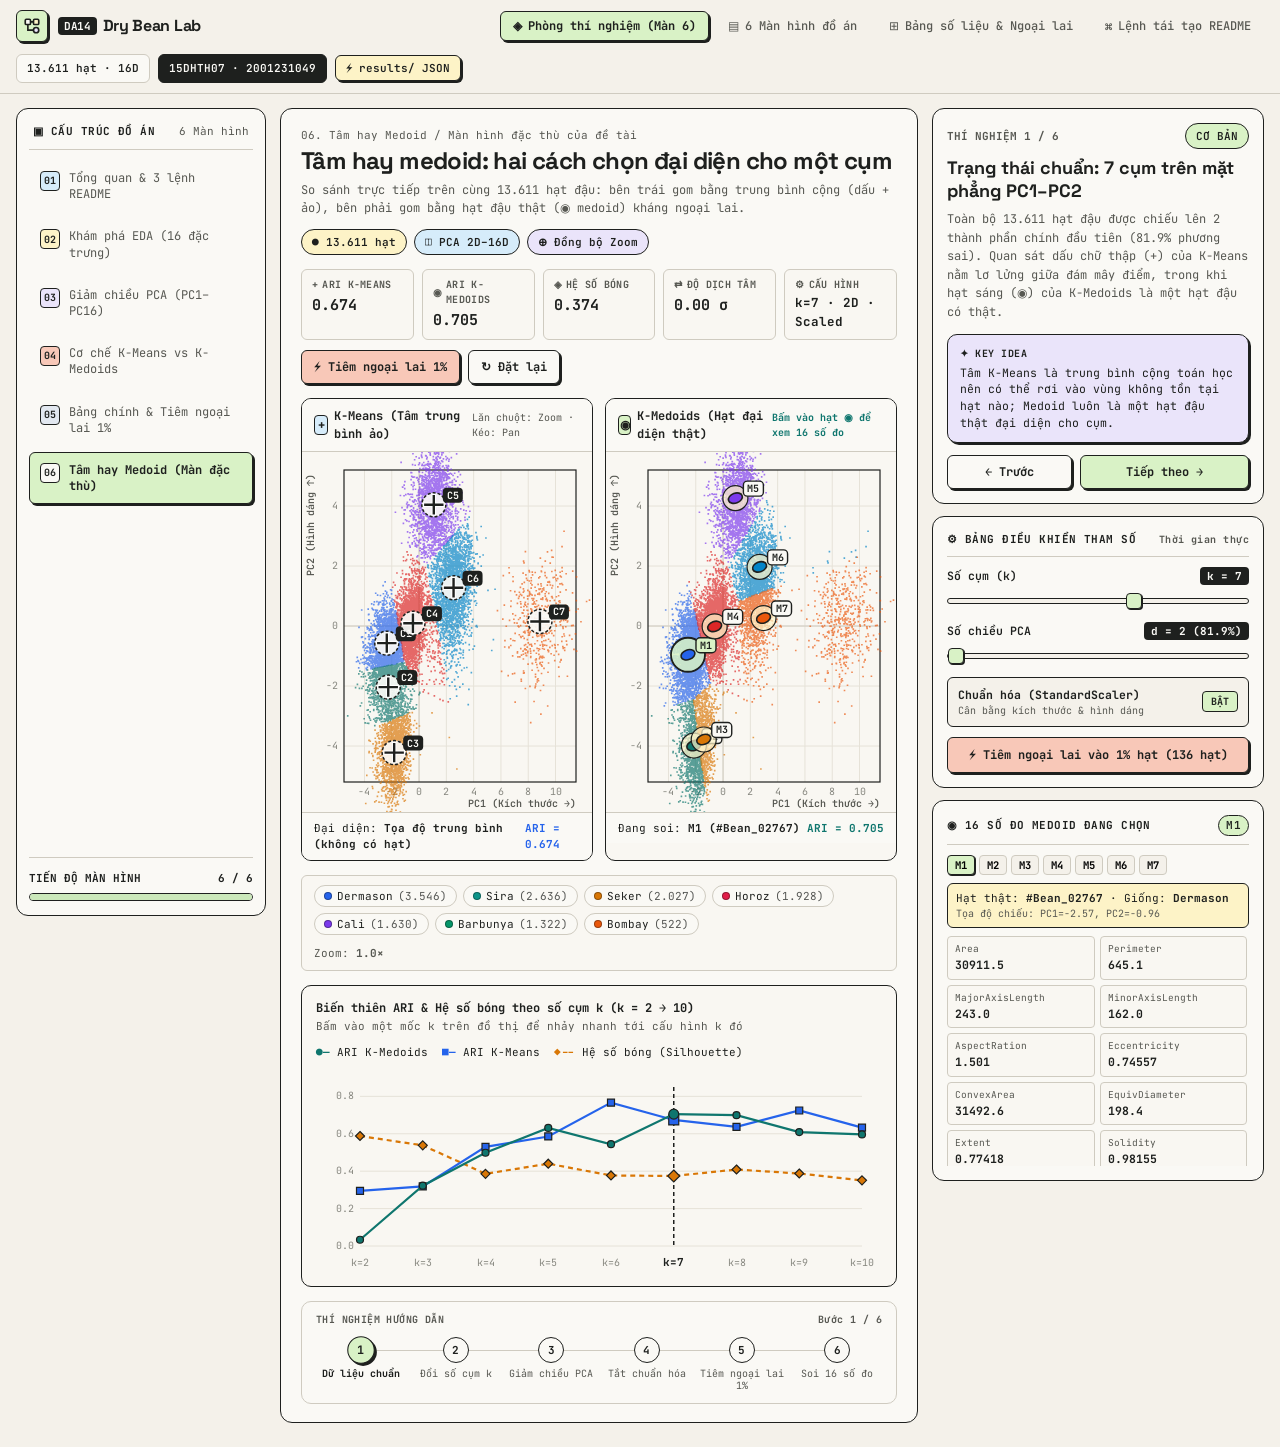
==== dry_bean_web/index.html @ 89b6a835 "feat(buoc-8): Đã hoàn thành nhưng chưa đưa dữ liệu thật vào" ====
<!DOCTYPE html>
<html lang="vi">
<head>
  <meta charset="UTF-8" />
  <meta name="viewport" content="width=device-width, initial-scale=1.0" />
  <title>DA14 · Dry Bean Lab — Tâm hay medoid: hai cách chọn đại diện cho một cụm</title>

  <!-- Google Fonts: Space Grotesk & JetBrains Mono -->
  <link rel="preconnect" href="https://fonts.googleapis.com">
  <link rel="preconnect" href="https://fonts.gstatic.com" crossorigin>
  <link href="https://fonts.googleapis.com/css2?family=JetBrains+Mono:ital,wght@0,400;0,500;0,600;0,700;1,400&family=Space+Grotesk:wght@500;600;700&display=swap" rel="stylesheet">

  <!-- CSS tách theo từng nhóm chức năng -->
  <link rel="stylesheet" href="css/tokens.css" />
  <link rel="stylesheet" href="css/layout.css" />
  <link rel="stylesheet" href="css/components.css" />
</head>
<body>

  <!-- ======================================================================= -->
  <!-- TOP NAVBAR                                                              -->
  <!-- ======================================================================= -->
  <header class="topbar">
    <div class="topbar-inner">
      <div class="brand-group">
        <button id="btnMobileSidebar" class="mobile-menu-btn" type="button" aria-label="Mở danh mục 6 màn hình">☰</button>
        <div class="brand-logo" aria-hidden="true">
          <svg width="18" height="18" viewBox="0 0 24 24" fill="none" stroke="#1E201E" stroke-width="2.2">
            <rect x="3" y="3" width="7" height="7" rx="1.5" fill="#FAF9F5"/>
            <rect x="14" y="3" width="7" height="7" rx="1.5" fill="#FDF3C7"/>
            <circle cx="17.5" cy="17.5" r="3.5" fill="#EAE4FA"/>
            <path d="M10 6.5h4M6.5 10v7.5H14" />
          </svg>
        </div>
        <div class="brand-title">
          <span class="tag-box">DA14</span>
          <span>Dry Bean Lab</span>
        </div>
      </div>

      <!-- 4 Tab chuyển nhanh trên thanh Top Navbar -->
      <nav class="top-nav-tabs" aria-label="Điều hướng nhanh">
        <button class="top-tab active" data-quick-tab="lab" onclick="handleTopTab('lab')">
          <span>◈</span> Phòng thí nghiệm (Màn 6)
        </button>
        <button class="top-tab" data-quick-tab="screens" onclick="handleTopTab('screens')">
          <span>▤</span> 6 Màn hình đồ án
        </button>
        <button class="top-tab" data-quick-tab="benchmark" onclick="handleTopTab('benchmark')">
          <span>⊞</span> Bảng số liệu &amp; Ngoại lai
        </button>
        <button class="top-tab" data-quick-tab="readme" onclick="handleTopTab('readme')">
          <span>⌘</span> Lệnh tái tạo README
        </button>
      </nav>

      <!-- Phải: Thông tin dữ liệu & Mã lớp/SV -->
      <div class="topbar-right">
        <span class="meta-pill">13.611 hạt · 16D</span>
        <span class="meta-pill student">15DHTH07 · 2001231049</span>
        <button id="btnOpenAdapter" class="adapter-trigger-btn" type="button" title="Nạp dữ liệu JSON từ thư mục results/">
          <span>⚡</span> results/ JSON
        </button>
      </div>
    </div>
  </header>

  <!-- ======================================================================= -->
  <!-- BỐ CỤC WORKBENCH 3 CỘT                                                  -->
  <!-- ======================================================================= -->
  <div class="workbench">

    <!-- ===================================================================== -->
    <!-- CỘT TRÁI: CÂY 6 MÀN HÌNH THEO ĐẶC TẢ 07b                              -->
    <!-- ===================================================================== -->
    <aside id="leftSidebar" class="panel-box sidebar-left" aria-label="Cấu trúc 6 màn hình đồ án">
      <div>
        <div class="sidebar-header">
          <span class="sidebar-title">▣ CẤU TRÚC ĐỒ ÁN</span>
          <span class="sidebar-count">6 Màn hình</span>
        </div>

        <div class="screen-tree" id="screenTreeList">
          <button class="screen-nav-item" data-screen="1" onclick="switchScreen(1)">
            <span class="screen-icon-box" style="background: #D6ECFA;">01</span>
            <span>Tổng quan &amp; 3 lệnh README</span>
          </button>
          <button class="screen-nav-item" data-screen="2" onclick="switchScreen(2)">
            <span class="screen-icon-box" style="background: #FDF3C7;">02</span>
            <span>Khám phá EDA (16 đặc trưng)</span>
          </button>
          <button class="screen-nav-item" data-screen="3" onclick="switchScreen(3)">
            <span class="screen-icon-box" style="background: #EAE4FA;">03</span>
            <span>Giảm chiều PCA (PC1–PC16)</span>
          </button>
          <button class="screen-nav-item" data-screen="4" onclick="switchScreen(4)">
            <span class="screen-icon-box" style="background: #F8C8B8;">04</span>
            <span>Cơ chế K-Means vs K-Medoids</span>
          </button>
          <button class="screen-nav-item" data-screen="5" onclick="switchScreen(5)">
            <span class="screen-icon-box" style="background: #E2E8F0;">05</span>
            <span>Bảng chính &amp; Tiêm ngoại lai 1%</span>
          </button>
          <button class="screen-nav-item active" data-screen="6" onclick="switchScreen(6)">
            <span class="screen-icon-box" style="background: #FAF9F5;">06</span>
            <span>Tâm hay Medoid (Màn đặc thù)</span>
          </button>
        </div>
      </div>

      <div class="sidebar-footer">
        <div class="progress-row">
          <span>TIẾN ĐỘ MÀN HÌNH</span>
          <span id="sidebarProgressText" class="tabular">6 / 6</span>
        </div>
        <div class="progress-track">
          <div id="sidebarProgressFill" class="progress-fill" style="width: 100%;"></div>
        </div>
      </div>
    </aside>

    <!-- ===================================================================== -->
    <!-- CỘT GIỮA: SÂN KHẤU CHÍNH (MAIN STAGE)                                 -->
    <!-- ===================================================================== -->
    <main class="panel-box main-stage">

      <!-- =================================================================== -->
      <!-- VIEW 06: MÀN HÌNH ĐẶC THÙ — TÂM HAY MEDOID (MẶC ĐỊNH)              -->
      <!-- =================================================================== -->
      <section id="view-screen-6" class="screen-view active">
        <div class="stage-header">
          <div>
            <div class="breadcrumb">06. Tâm hay Medoid / Màn hình đặc thù của đề tài</div>
            <h1 class="stage-title">Tâm hay medoid: hai cách chọn đại diện cho một cụm</h1>
            <p class="stage-subtitle">
              So sánh trực tiếp trên cùng 13.611 hạt đậu: bên trái gom bằng trung bình cộng (dấu + ảo), bên phải gom bằng hạt đậu thật (◉ medoid) kháng ngoại lai.
            </p>
          </div>
          <div class="header-badges">
            <span class="pastel-badge bg-yellow">● 13.611 hạt</span>
            <span class="pastel-badge bg-blue">◫ PCA 2D–16D</span>
            <span class="pastel-badge bg-lavender">⊕ Đồng bộ Zoom</span>
          </div>
        </div>

        <!-- Hàng 5 thẻ KPI + 2 nút thao tác nhanh -->
        <div class="kpi-action-bar">
          <div class="kpi-strip">
            <div id="kpiCardKmeans" class="kpi-card">
              <div class="kpi-label"><span>+</span> ARI K-MEANS</div>
              <div class="kpi-value tabular">
                <span id="kpiAriKm">0.674</span>
                <span id="kpiDeltaKm" class="kpi-delta" style="display:none;"></span>
              </div>
            </div>
            <div id="kpiCardKmedoids" class="kpi-card">
              <div class="kpi-label"><span>◉</span> ARI K-MEDOIDS</div>
              <div class="kpi-value tabular">
                <span id="kpiAriMed">0.669</span>
                <span id="kpiDeltaMed" class="kpi-delta" style="display:none;"></span>
              </div>
            </div>
            <div class="kpi-card">
              <div class="kpi-label"><span>◈</span> HỆ SỐ BÓNG</div>
              <div class="kpi-value tabular">
                <span id="kpiSilhouette">0.431</span>
              </div>
            </div>
            <div id="kpiCardShift" class="kpi-card">
              <div class="kpi-label"><span>⇄</span> ĐỘ DỊCH TÂM</div>
              <div class="kpi-value tabular">
                <span id="kpiCentroidShift">0.00 σ</span>
              </div>
            </div>
            <div class="kpi-card">
              <div class="kpi-label"><span>⚙</span> CẤU HÌNH</div>
              <div class="kpi-value tabular" style="font-size: 12.5px;">
                <span id="kpiConfigText">k=7 · 2D · Scaled</span>
              </div>
            </div>
          </div>

          <div class="quick-actions">
            <button id="btnQuickOutlier" class="tactile-btn coral" type="button">
              ⚡ Tiêm ngoại lai 1%
            </button>
            <button id="btnQuickReset" class="tactile-btn" type="button" title="Đặt lại toàn bộ tham số & góc nhìn về mặc định">
              ↻ Đặt lại
            </button>
          </div>
        </div>

        <!-- Hai bản đồ phân tán HTML5 Canvas chia đôi theo chiều dọc -->
        <div class="split-canvas-grid">
          <!-- BẢN ĐỒ TRÁI: K-MEANS -->
          <div class="canvas-card">
            <div class="canvas-card-head">
              <div class="canvas-card-title">
                <span class="symbol-chip" style="background: var(--blue-pastel);">+</span>
                <span>K-Means (Tâm trung bình ảo)</span>
              </div>
              <span class="canvas-card-sub">Lăn chuột: Zoom · Kéo: Pan</span>
            </div>
            <div class="canvas-viewport">
              <canvas id="canvasKMeans"></canvas>
            </div>
            <div class="canvas-card-foot">
              <span>Đại diện: <strong>Tọa độ trung bình (không có hạt)</strong></span>
              <span id="footKmStatus" style="color: var(--kmeans-color); font-weight: 700;">ARI = 0.674</span>
            </div>
          </div>

          <!-- BẢN ĐỒ PHẢI: K-MEDOIDS -->
          <div class="canvas-card">
            <div class="canvas-card-head">
              <div class="canvas-card-title">
                <span class="symbol-chip" style="background: var(--mint);">◉</span>
                <span>K-Medoids (Hạt đại diện thật)</span>
              </div>
              <span class="canvas-card-sub" style="color: var(--kmedoids-color); font-weight: 700;">Bấm vào hạt ◉ để xem 16 số đo</span>
            </div>
            <div class="canvas-viewport">
              <canvas id="canvasKMedoids"></canvas>
            </div>
            <div class="canvas-card-foot">
              <span>Đang soi: <strong id="footSelectedMedoid">M1 (#Bean_00142)</strong></span>
              <span id="footMedStatus" style="color: var(--kmedoids-color); font-weight: 700;">ARI = 0.669</span>
            </div>
          </div>
        </div>

        <!-- Thanh chú giải 7 giống đậu (tổng đúng 13.611 hạt) -->
        <div class="variety-legend-bar">
          <div class="variety-pills" id="varietyLegendPills">
            <!-- Tạo bằng JS -->
          </div>
          <div style="font-size: 11px; color: var(--ink-muted);">
            Zoom: <strong id="zoomBadge" class="tabular">1.0×</strong>
          </div>
        </div>

        <!-- Đồ thị 3 đường theo k (ARI K-Medoids, ARI K-Means, Hệ số bóng) -->
        <div class="curve-box">
          <div class="curve-header">
            <div>
              <strong style="font-size: 12px;">Biến thiên ARI &amp; Hệ số bóng theo số cụm k (k = 2 → 10)</strong>
              <span style="font-size: 11px; color: var(--ink-muted); display: block;">Bấm vào một mốc k trên đồ thị để nhảy nhanh tới cấu hình k đó</span>
            </div>
            <div class="curve-legend">
              <span><strong style="color: #0F766E;">●—</strong> ARI K-Medoids</span>
              <span><strong style="color: #2563EB;">■—</strong> ARI K-Means</span>
              <span><strong style="color: #D97706;">◆--</strong> Hệ số bóng (Silhouette)</span>
            </div>
          </div>
          <div class="curve-canvas-wrap">
            <canvas id="canvasMetricsCurve"></canvas>
            <div id="curveTooltip" class="chart-tooltip"></div>
          </div>
        </div>

        <!-- Thanh Timeline 6 bước thí nghiệm hướng dẫn ở đáy cột giữa -->
        <div class="lesson-timeline-box">
          <div class="timeline-head">
            <span>THÍ NGHIỆM HƯỚNG DẪN</span>
            <span id="timelineStepCounter">Bước 1 / 6</span>
          </div>
          <div class="timeline-steps" id="timelineStepsContainer">
            <!-- Điền 6 bước bằng JS -->
          </div>
        </div>
      </section>

      <!-- =================================================================== -->
      <!-- VIEW 01: TỔNG QUAN & 3 LỆNH TÁI TẠO README                          -->
      <!-- =================================================================== -->
      <section id="view-screen-1" class="screen-view">
        <div class="stage-header">
          <div>
            <div class="breadcrumb">01. Tổng quan &amp; 3 lệnh README / Đặt bài toán nông sản</div>
            <h1 class="stage-title">Bài toán phân loại 13.611 hạt đậu khô không giám sát</h1>
            <p class="stage-subtitle">
              Người phân loại nông sản muốn biết máy nhóm hạt theo tiêu chí hình học nào, và người học muốn thấy tận mắt vì sao 1% hạt bất thường kéo lệch cả tâm cụm K-Means.
            </p>
          </div>
          <div class="header-badges">
            <span class="pastel-badge bg-mint">UCI Dry Bean</span>
            <span class="pastel-badge bg-yellow">7 Giống đậu</span>
          </div>
        </div>

        <div class="info-grid-4">
          <div class="paper-subcard">
            <div style="font-size:11px; color:var(--ink-muted);">TỔNG SỐ MẪU</div>
            <div style="font-family:var(--font-display); font-size:24px; font-weight:700; margin-top:4px;">13.611</div>
            <div style="font-size:11px; color:var(--ink-muted);">Hạt đậu chụp chuẩn hóa</div>
          </div>
          <div class="paper-subcard">
            <div style="font-size:11px; color:var(--ink-muted);">ĐẶC TRƯNG ĐO</div>
            <div style="font-family:var(--font-display); font-size:24px; font-weight:700; margin-top:4px;">16 biến</div>
            <div style="font-size:11px; color:var(--ink-muted);">12 kích thước + 4 hệ số dáng</div>
          </div>
          <div class="paper-subcard">
            <div style="font-size:11px; color:var(--ink-muted);">SỐ GIỐNG THẬT</div>
            <div style="font-family:var(--font-display); font-size:24px; font-weight:700; margin-top:4px;">7 lớp</div>
            <div style="font-size:11px; color:var(--ink-muted);">Mất cân bằng (522 → 3.546)</div>
          </div>
          <div class="paper-subcard" style="background: var(--coral);">
            <div style="font-size:11px; font-weight:700;">NHIỄU NGOẠI LAI</div>
            <div style="font-family:var(--font-display); font-size:24px; font-weight:700; margin-top:4px;">1.0%</div>
            <div style="font-size:11px;">136 hạt bị nhân kích thước</div>
          </div>
        </div>

        <!-- Phân bố 7 lớp chuẩn xác -->
        <div class="paper-subcard">
          <div style="display:flex; justify-content:space-between; align-items:center; margin-bottom:10px;">
            <strong>Phân bố số lượng hạt của 7 giống đậu trong tập dữ liệu (Tổng = 13.611)</strong>
            <span class="pastel-badge bg-blue">Ground Truth Labels</span>
          </div>
          <div id="screen1VarietyBars" style="display:flex; flex-direction:column; gap:7px;"></div>
        </div>

        <!-- 3 lệnh tái tạo chuẩn trong README.md -->
        <div class="paper-subcard">
          <div style="display:flex; justify-content:space-between; align-items:center; margin-bottom:8px; flex-wrap:wrap; gap:8px;">
            <div>
              <strong>Ba lệnh tái tạo toàn bộ kết quả trong README.md (Mục B8)</strong>
              <div style="font-size:11px; color:var(--ink-muted);">Chạy trên máy sạch để sinh toàn bộ dữ liệu vào <code>results/</code> và hình vào <code>figures/</code></div>
            </div>
            <button id="btnCopyReadmeCmds" class="tactile-btn mint" type="button" onclick="copyTextToClipboard('readmeCmdBlock', 'btnCopyReadmeCmds', '⎘ Sao chép 3 lệnh')">
              ⎘ Sao chép 3 lệnh
            </button>
          </div>
          <pre id="readmeCmdBlock" class="code-terminal">python src/prepare_data.py --input data/Dry_Bean_Dataset.arff --out results/processed_beans.json
python src/run_experiments.py --data results/processed_beans.json --k-range 2 10 --seeds 10 --outlier-rate 0.01 --out results/metrics.json
python analysis/ve_hinh.py --results results/ --figures figures/</pre>
        </div>
      </section>

      <!-- =================================================================== -->
      <!-- VIEW 02: KHÁM PHÁ EDA 16 ĐẶC TRƯNG HÌNH HỌC                         -->
      <!-- =================================================================== -->
      <section id="view-screen-2" class="screen-view">
        <div class="stage-header">
          <div>
            <div class="breadcrumb">02. Khám phá EDA (16 đặc trưng) / Chênh lệch thang đo &amp; Phân phối</div>
            <h1 class="stage-title">Phân tích phân phối 16 đặc trưng hình học theo giống đậu</h1>
            <p class="stage-subtitle">
              Biến Area có giá trị lên tới 254.616 px² trong khi ShapeFactor1 chỉ ~0.004. Vì vậy chuẩn hóa Z-score là điều kiện sống còn trước khi tính khoảng cách Euclide.
            </p>
          </div>
          <div style="display:flex; gap:8px; align-items:center; flex-wrap:wrap;">
            <select id="edaSelectFeature" class="tactile-btn" style="background: var(--bg-panel);"></select>
            <button id="btnToggleEdaZscore" class="tactile-btn yellow" type="button">Thang đo: Giá trị gốc (Raw)</button>
          </div>
        </div>

        <div class="canvas-card">
          <div class="canvas-card-head">
            <strong id="edaBoxTitle">Biểu đồ hộp (Boxplot Q1–Median–Q3) của Area trên 7 giống đậu</strong>
            <span id="edaBoxUnit" class="pastel-badge bg-yellow">Đơn vị: px²</span>
          </div>
          <div class="canvas-viewport" style="height: 310px;">
            <canvas id="canvasEdaBoxplot"></canvas>
          </div>
        </div>

        <div class="data-table-wrap">
          <table class="paper-table">
            <thead>
              <tr>
                <th>#</th>
                <th>Tên đặc trưng</th>
                <th>Nhóm</th>
                <th>Ý nghĩa hình học</th>
                <th>Trung bình</th>
                <th>Độ lệch chuẩn</th>
              </tr>
            </thead>
            <tbody id="edaDictionaryTableBody"></tbody>
          </table>
        </div>
      </section>

      <!-- =================================================================== -->
      <!-- VIEW 03: GIẢM CHIỀU PCA (PC1–PC16)                                  -->
      <!-- =================================================================== -->
      <section id="view-screen-3" class="screen-view">
        <div class="stage-header">
          <div>
            <div class="breadcrumb">03. Giảm chiều PCA (PC1–PC16) / Cô đọng thông tin đa cộng tuyến</div>
            <h1 class="stage-title">Phương sai giải thích &amp; Ý nghĩa vật lý của mặt phẳng PC1–PC2</h1>
            <p class="stage-subtitle">
              Hai thành phần chính đầu tiên giữ lại 81.91% tổng phương sai: PC1 đại diện cho kích thước hạt, PC2 đại diện cho độ thuôn dài hay tròn đầy.
            </p>
          </div>
          <div class="header-badges">
            <span class="pastel-badge bg-blue">PC1: 55.47%</span>
            <span class="pastel-badge bg-mint">PC2: 26.44%</span>
            <span class="pastel-badge bg-lavender">Tổng 2D: 81.91%</span>
          </div>
        </div>

        <div class="canvas-card">
          <div class="canvas-card-head">
            <strong>Biểu đồ Scree &amp; Phương sai tích lũy từ PC1 đến PC16</strong>
            <span style="font-size:11px; color:var(--ink-muted);">Cột: Phương sai riêng (%) · Đường: Tích lũy (%)</span>
          </div>
          <div class="canvas-viewport" style="height: 300px;">
            <canvas id="canvasPcaScree"></canvas>
          </div>
        </div>

        <div class="info-grid-2">
          <div class="paper-subcard" style="background: var(--blue-pastel);">
            <strong>TRỤC HOÀNH PC1 (55.47% phương sai) — Trục Kích thước</strong>
            <p style="font-size:11.5px; margin-top:6px;">
              Tải trọng dương lớn nhất từ <code>Area (+0.33)</code>, <code>ConvexArea (+0.33)</code>, <code>Perimeter (+0.33)</code> và <code>MajorAxisLength (+0.31)</code>. Các giống hạt lớn như Bombay, Cali nằm về phía bên phải.
            </p>
          </div>
          <div class="paper-subcard" style="background: var(--mint);">
            <strong>TRỤC TUNG PC2 (26.44% phương sai) — Trục Hình dáng</strong>
            <p style="font-size:11.5px; margin-top:6px;">
              Đối lập giữa độ thuôn dài <code>AspectRation (+0.44)</code>, <code>Eccentricity (+0.42)</code> ở phía trên và độ tròn <code>roundness (-0.43)</code>, <code>Compactness (-0.44)</code> ở phía dưới.
            </p>
          </div>
        </div>
      </section>

      <!-- =================================================================== -->
      <!-- VIEW 04: CƠ CHẾ K-MEANS VS K-MEDOIDS (TỪNG BƯỚC TRỰC QUAN)          -->
      <!-- =================================================================== -->
      <section id="view-screen-4" class="screen-view">
        <div class="stage-header">
          <div>
            <div class="breadcrumb">04. Cơ chế K-Means vs K-Medoids / Mô phỏng từng vòng lặp</div>
            <h1 class="stage-title">Tại sao một điểm ngoại lai kéo được tâm K-Means nhưng bất lực trước Medoid?</h1>
            <p class="stage-subtitle">
              Mô phỏng trực quan một cụm 15 hạt đậu khi xuất hiện 1 hạt ngoại lai nằm xa về bên phải. Bấm các bước lặp để xem sự khác biệt giữa hàm mục tiêu L2 và L1/Medoid.
            </p>
          </div>
          <div style="display:flex; gap:8px;">
            <button id="btnMechToggleOutlier" class="tactile-btn coral active-outlier" type="button">⚡ Ngoại lai: ĐANG BẬT</button>
            <button id="btnMechNextIter" class="tactile-btn mint" type="button">Bước lặp tiếp theo →</button>
          </div>
        </div>

        <div class="canvas-card">
          <div class="canvas-card-head">
            <strong id="mechIterTitle">Vòng lặp hội tụ: Tâm K-Means (+) bị kéo bật ra ngoài đám mây hạt thật</strong>
            <span class="pastel-badge bg-yellow">So sánh trực tiếp trên 1 cụm mẫu</span>
          </div>
          <div class="canvas-viewport" style="height: 320px;">
            <canvas id="canvasMechanismDemo"></canvas>
          </div>
        </div>

        <div class="info-grid-2">
          <div class="paper-subcard">
            <strong>K-Means: Tối thiểu hóa tổng bình phương khoảng cách</strong>
            <p style="font-size:11.5px; color:var(--ink-muted); margin-top:6px;">
              Vì sai số bị bình phương (<code>d²</code>), một hạt nằm xa gấp 10 lần tạo ra lực kéo lớn gấp 100 lần. Tâm cụm <code>μ</code> buộc phải trượt về phía ngoại lai để giảm sai số bình phương, rơi vào khoảng trống không có hạt thật.
            </p>
          </div>
          <div class="paper-subcard">
            <strong>K-Medoids (PAM): Tối thiểu hóa tổng khoảng cách tuyến tính</strong>
            <p style="font-size:11.5px; color:var(--ink-muted); margin-top:6px;">
              Ứng viên đại diện bắt buộc phải là một trong các hạt thật hiện có. Khi thử dời medoid sang hạt ngoại lai, tổng khoảng cách tới 14 hạt còn lại tăng vọt nên phép hoán đổi bị từ chối ngay lập tức.
            </p>
          </div>
        </div>
      </section>

      <!-- =================================================================== -->
      <!-- VIEW 05: BẢNG CHÍNH & TIÊM NGOẠI LAI 1% (MỤC B8)                    -->
      <!-- =================================================================== -->
      <section id="view-screen-5" class="screen-view">
        <div class="stage-header">
          <div>
            <div class="breadcrumb">05. Bảng chính &amp; Tiêm ngoại lai 1% / Tổng hợp kết quả B8</div>
            <h1 class="stage-title">Bảng chính vs Bảng phụ sau tiêm ngoại lai 1% (10 seeds)</h1>
            <p class="stage-subtitle">
              Đặt cạnh nhau kết quả trung bình ± độ lệch chuẩn trên nhiều hạt giống ngẫu nhiên để đọc trực tiếp mức tụt ARI của K-Means và độ bền của K-Medoids.
            </p>
          </div>
          <div style="display:flex; gap:8px; flex-wrap:wrap;">
            <button class="tactile-btn mint exp-dim-btn" data-dim="2" onclick="selectExpDim(2)">PCA d=2</button>
            <button class="tactile-btn exp-dim-btn" data-dim="4" onclick="selectExpDim(4)">PCA d=4</button>
            <button class="tactile-btn exp-dim-btn" data-dim="16" onclick="selectExpDim(16)">Gốc d=16</button>
            <button id="btnCopyBenchmarkMd" class="tactile-btn yellow" type="button" onclick="copyBenchmarkMarkdown()">⎘ Chép bảng Markdown</button>
          </div>
        </div>

        <div class="data-table-wrap">
          <table class="paper-table tabular">
            <thead>
              <tr>
                <th rowspan="2" style="text-align:center;">k</th>
                <th colspan="4" style="background: var(--blue-pastel); text-align:center;">BẢNG CHÍNH · DỮ LIỆU SẠCH (Mean ± SD, 10 seeds)</th>
                <th colspan="4" style="background: var(--coral); text-align:center;">BẢNG PHỤ · TIÊM NGOẠI LAI 1% (Mean ± SD)</th>
                <th colspan="2" style="background: var(--yellow); text-align:center;">MỨC TỤT Δ ARI</th>
              </tr>
              <tr>
                <th>ARI Medoids</th>
                <th>ARI K-Means</th>
                <th>Silhouette</th>
                <th>Time (s)</th>
                <th>ARI Medoids</th>
                <th>ARI K-Means</th>
                <th>Silhouette</th>
                <th>Time (s)</th>
                <th>Δ Medoids</th>
                <th>Δ K-Means</th>
              </tr>
            </thead>
            <tbody id="benchmarkTableBody"></tbody>
          </table>
        </div>
      </section>

    </main>

    <!-- ===================================================================== -->
    <!-- CỘT PHẢI: BẢNG ĐIỀU KHIỂN & GIẢI THÍCH NGỮ CẢNH (332px)               -->
    <!-- ===================================================================== -->
    <aside class="sidebar-right" aria-label="Bảng điều khiển thí nghiệm và hồ sơ medoid">

      <!-- Thẻ 1: Hướng dẫn từng bước thí nghiệm + KEY IDEA -->
      <div class="right-card">
        <div class="step-meta-row">
          <span id="rightStepLabel" class="step-counter">THÍ NGHIỆM 1 / 6</span>
          <span id="rightStepBadge" class="pastel-badge bg-mint">CƠ BẢN</span>
        </div>

        <h2 id="rightStepTitle" class="right-title">Trạng thái chuẩn: 7 cụm trên mặt phẳng PC1–PC2</h2>
        <p id="rightStepDesc" class="right-desc">
          Toàn bộ 13.611 hạt đậu được chiếu lên 2 thành phần chính đầu tiên (81.9% phương sai). Quan sát dấu chữ thập (+) của K-Means nằm lơ lửng giữa đám mây điểm, trong khi hạt sáng (◉) của K-Medoids là một hạt đậu có thật.
        </p>

        <div class="key-idea-box">
          <div class="key-idea-head">
            <span>✦ KEY IDEA</span>
          </div>
          <p id="rightKeyIdea" class="key-idea-text">
            Tâm K-Means là trung bình cộng toán học nên có thể rơi vào vùng không tồn tại hạt nào; Medoid luôn là một hạt đậu thật đại diện cho cụm.
          </p>
        </div>

        <!-- Nút điều hướng Trước / Tiếp theo -->
        <div class="nav-step-buttons" style="margin-top: 12px;">
          <button id="btnPrevStep" class="tactile-btn" type="button">← Trước</button>
          <button id="btnNextStep" class="tactile-btn mint" type="button">Tiếp theo →</button>
        </div>
      </div>

      <!-- Thẻ 2: Bảng điều khiển tham số tương tác trực tiếp -->
      <div class="right-card">
        <div class="control-section-title">
          <span>⚙ BẢNG ĐIỀU KHIỂN THAM SỐ</span>
          <span style="font-size:10px; color:var(--ink-muted);">Thời gian thực</span>
        </div>

        <!-- Thanh trượt k -->
        <div class="control-group">
          <div class="control-label-row">
            <label for="sliderK">Số cụm (k)</label>
            <span id="badgeK" class="val-chip tabular">k = 7</span>
          </div>
          <input id="sliderK" class="paper-slider" type="range" min="2" max="10" step="1" value="7" />
        </div>

        <!-- Thanh trượt số chiều PCA -->
        <div class="control-group">
          <div class="control-label-row">
            <label for="sliderPCA">Số chiều PCA</label>
            <span id="badgePCA" class="val-chip tabular">d = 2 (81.9%)</span>
          </div>
          <input id="sliderPCA" class="paper-slider" type="range" min="2" max="16" step="1" value="2" />
        </div>

        <!-- Công tắc Bật/Tắt Chuẩn hóa StandardScaler -->
        <div id="toggleStandardizeBox" class="toggle-switch-row" role="button" tabindex="0">
          <div>
            <div style="font-size:11.5px; font-weight:700;">Chuẩn hóa (StandardScaler)</div>
            <div id="stdSubLabel" style="font-size:10px; color:var(--ink-muted);">Cân bằng kích thước &amp; hình dáng</div>
          </div>
          <span id="stdPillBadge" class="switch-pill bg-mint">BẬT</span>
        </div>

        <!-- Nút điểm nhấn: Tiêm ngoại lai 1% -->
        <button id="btnSidebarOutlier" class="tactile-btn coral full-width-btn" type="button">
          ⚡ Tiêm ngoại lai vào 1% hạt (136 hạt)
        </button>
      </div>

      <!-- Thẻ 3: Hồ sơ 16 đặc trưng hình học của Medoid đang được bấm chọn -->
      <div class="right-card">
        <div class="control-section-title">
          <span>◉ 16 SỐ ĐO MEDOID ĐANG CHỌN</span>
          <span id="medoidActiveTag" class="pastel-badge bg-mint" style="padding:1px 7px;">M1</span>
        </div>

        <div id="medoidQuickPills" class="medoid-pills-row"></div>

        <div id="medoidMetaBanner" class="medoid-meta-banner">
          Hạt thật: <strong>#Bean_00142</strong> · Giống: <strong>Dermason</strong>
        </div>

        <div id="medoidFeaturesGrid" class="features-16-grid tabular">
          <!-- 16 ô thông số hình học -->
        </div>
      </div>

    </aside>
  </div>

  <!-- ======================================================================= -->
  <!-- MODAL DATA ADAPTER (TÍCH HỢP KẾT QUẢ THẬT TỪ results/)                  -->
  <!-- ======================================================================= -->
  <div id="adapterModal" class="modal-backdrop" role="dialog" aria-modal="true">
    <div class="modal-card">
      <div class="modal-head">
        <span>⚡ Data Adapter: Nạp kết quả thật từ Python (results/)</span>
        <button id="btnCloseAdapter" class="tactile-btn" style="padding:3px 8px;" type="button">✕</button>
      </div>
      <div class="modal-body">
        <p>
          Giao diện hiện đang chạy thuật toán <strong>K-Means++</strong> và <strong>K-Medoids (PAM)</strong> trực tiếp trên bộ <strong>13.611 hạt đậu</strong> mô phỏng chuẩn phân phối thống kê UCI Dry Bean.
        </p>
        <p>
          Khi bạn chạy xong 3 lệnh trong <code>README.md</code>, hãy gọi hàm <code>window.DA14_DATA_ADAPTER.loadFromResults(jsonData)</code> hoặc chọn trực tiếp tệp <code>.json</code> xuất từ <code>results/</code> bên dưới để nạp dữ liệu thật 100%:
        </p>
        <div style="display:flex; gap:8px; align-items:center; flex-wrap:wrap;">
          <input id="jsonFileInput" type="file" accept=".json" class="tactile-btn" style="font-size:11px;" />
          <span id="adapterLoadStatus" style="font-size:11px; color:var(--kmedoids-color); font-weight:700;"></span>
        </div>
        <pre class="code-terminal">{
  "beans": [
    {
      "id": 0,
      "variety": "SEKER",
      "pc": [-2.14, -1.42, 0.31, ...], // 16 tọa độ sau PCA
      "features": { "Area": 28395, "Perimeter": 610.291, ... } // đủ 16 cột
    }
  ],
  "benchmarkTable": {
    "2": [ { "k": 2, "cMed": "0.281±0.001", "cKm": "0.279±0.001", ... } ]
  }
}</pre>
      </div>
    </div>
  </div>

  <!-- ======================================================================= -->
  <!-- JAVASCRIPT TÁCH THEO TỪNG CHỨC NĂNG (NẠP ĐÚNG THỨ TỰ PHỤ THUỘC)        -->
  <!-- ======================================================================= -->
  <script src="js/constants.js"></script>
  <script src="js/state.js"></script>
  <script src="js/data.js"></script>
  <script src="js/algorithms.js"></script>
  <script src="js/canvas-scatter.js"></script>
  <script src="js/canvas-charts.js"></script>
  <script src="js/ui.js"></script>
  <script src="js/main.js"></script>
</body>
</html>
---- dry_bean_web/css/tokens.css ----
/* =========================================================================
   1. DESIGN TOKENS — RETRO-TACTILE NEO-BRUTALIST PAPER AESTHETIC
   ========================================================================= */
:root {
  --bg-paper: #F4F1EA;
  --bg-panel: #FAF9F5;
  --bg-canvas: #F9F7F2;
  --grid-line: #E6E2D8;
  --ink: #1E201E;
  --ink-muted: #575852;
  --ink-subtle: #888880;
  --border-subtle: #CFCBC0;

  /* Bảng màu nhấn pastel đặc trưng */
  --mint: #D9F2C6;
  --mint-strong: #CBE8BA;
  --yellow: #FDF3C7;
  --lavender: #EAE4FA;
  --blue-pastel: #D6ECFA;
  --coral: #F8C8B8;
  --coral-strong: #F2A891;

  /* Màu định danh thuật toán */
  --kmeans-color: #2563EB;
  --kmedoids-color: #0F766E;
  --outlier-color: #DC2626;

  --border-main: 1.5px solid var(--ink);
  --shadow-hard: 2px 2px 0px var(--ink);
  --shadow-hard-lg: 3px 3px 0px var(--ink);
  --radius-sm: 6px;
  --radius-md: 10px;
  --radius-lg: 12px;
  --radius-pill: 999px;

  --font-display: 'Space Grotesk', -apple-system, BlinkMacSystemFont, sans-serif;
  --font-mono: 'JetBrains Mono', monospace;
}

* {
  box-sizing: border-box;
  margin: 0;
  padding: 0;
}

html, body {
  min-height: 100vh;
  background-color: var(--bg-paper);
  color: var(--ink);
  font-family: var(--font-mono);
  font-size: 13px;
  line-height: 1.5;
  -webkit-font-smoothing: antialiased;
  overflow-x: hidden;
}

.tabular {
  font-variant-numeric: tabular-nums;
}

.bg-yellow { background: var(--yellow); }
.bg-blue { background: var(--blue-pastel); }
.bg-lavender { background: var(--lavender); }
.bg-mint { background: var(--mint); }
.bg-coral { background: var(--coral); }
---- dry_bean_web/css/layout.css ----
/* =========================================================================
   2. TOP NAVBAR & BỐ CỤC WORKBENCH 3 CỘT (250px | 1fr | 332px)
   ========================================================================= */
.topbar {
  position: sticky;
  top: 0;
  z-index: 50;
  background-color: var(--bg-paper);
  border-bottom: 1.5px solid var(--border-subtle);
  padding: 10px 16px;
}

.topbar-inner {
  max-width: 1640px;
  margin: 0 auto;
  display: flex;
  align-items: center;
  justify-content: space-between;
  gap: 12px;
  flex-wrap: wrap;
}

.brand-group {
  display: flex;
  align-items: center;
  gap: 10px;
}

.mobile-menu-btn {
  display: none;
  align-items: center;
  justify-content: center;
  width: 34px;
  height: 34px;
  background: var(--bg-panel);
  border: var(--border-main);
  border-radius: var(--radius-sm);
  box-shadow: var(--shadow-hard);
  cursor: pointer;
  font-family: var(--font-mono);
  font-weight: 700;
}

.brand-logo {
  width: 32px;
  height: 32px;
  background: var(--mint);
  border: var(--border-main);
  border-radius: var(--radius-sm);
  box-shadow: var(--shadow-hard);
  display: flex;
  align-items: center;
  justify-content: center;
  flex-shrink: 0;
}

.brand-title {
  font-family: var(--font-display);
  font-weight: 700;
  font-size: 16px;
  letter-spacing: -0.02em;
  color: var(--ink);
  display: flex;
  align-items: center;
  gap: 6px;
}

.brand-title span.tag-box {
  background: var(--ink);
  color: var(--bg-panel);
  font-family: var(--font-mono);
  font-size: 11px;
  padding: 1px 6px;
  border-radius: 4px;
}

.top-nav-tabs {
  display: flex;
  align-items: center;
  gap: 6px;
  flex-wrap: wrap;
}

.top-tab {
  display: inline-flex;
  align-items: center;
  gap: 6px;
  padding: 6px 12px;
  border-radius: var(--radius-sm);
  border: 1.5px solid transparent;
  background: transparent;
  color: var(--ink-muted);
  font-family: var(--font-mono);
  font-size: 12px;
  font-weight: 500;
  cursor: pointer;
  transition: all 0.12s ease;
}

.top-tab:hover {
  color: var(--ink);
  background: rgba(30, 32, 30, 0.05);
}

.top-tab.active {
  background: var(--mint);
  color: var(--ink);
  font-weight: 700;
  border: var(--border-main);
  box-shadow: var(--shadow-hard);
}

.topbar-right {
  display: flex;
  align-items: center;
  gap: 8px;
  flex-wrap: wrap;
}

.meta-pill {
  display: inline-flex;
  align-items: center;
  gap: 6px;
  padding: 5px 10px;
  background: var(--bg-panel);
  border: 1.5px solid var(--border-subtle);
  border-radius: var(--radius-sm);
  font-size: 11px;
  font-weight: 600;
  color: var(--ink);
}

.meta-pill.student {
  background: var(--ink);
  color: var(--bg-panel);
  border-color: var(--ink);
}

/* =========================================================================
   3. WORKBENCH 3 CỘT
   ========================================================================= */
.workbench {
  max-width: 1640px;
  margin: 0 auto;
  padding: 14px 16px 24px;
  display: grid;
  grid-template-columns: 250px minmax(0, 1fr) 332px;
  gap: 14px;
  align-items: start;
}

.panel-box {
  background: var(--bg-panel);
  border: var(--border-main);
  border-radius: var(--radius-lg);
}

/* --- CỘT TRÁI: SIDEBAR CÂY 6 MÀN HÌNH --- */
.sidebar-left {
  position: sticky;
  top: 66px;
  display: flex;
  flex-direction: column;
  justify-content: space-between;
  min-height: calc(100vh - 92px);
  padding: 14px 12px;
}

/* --- CỘT GIỮA: MAIN STAGE --- */
.main-stage {
  padding: 18px 20px;
  display: flex;
  flex-direction: column;
  gap: 14px;
}

/* --- CỘT PHẢI: BẢNG ĐIỀU KHIỂN & GIẢI THÍCH NGỮ CẢNH --- */
.sidebar-right {
  position: sticky;
  top: 66px;
  display: flex;
  flex-direction: column;
  gap: 12px;
}

/* =========================================================================
   4. RESPONSIVE BREAKPOINTS (TABLET & MOBILE)
   ========================================================================= */
@media (max-width: 1260px) {
  .workbench {
    grid-template-columns: 230px minmax(0, 1fr);
  }
  .sidebar-right {
    grid-column: 1 / -1;
    position: static;
    display: grid;
    grid-template-columns: 1fr 1fr;
  }
}

@media (max-width: 920px) {
  .mobile-menu-btn {
    display: inline-flex;
  }
  .workbench {
    grid-template-columns: 1fr;
  }
  .sidebar-left {
    display: none;
    position: static;
    min-height: auto;
  }
  .sidebar-left.mobile-open {
    display: flex;
  }
  .sidebar-right {
    grid-template-columns: 1fr;
  }
  .split-canvas-grid,
  .info-grid-2 {
    grid-template-columns: 1fr;
  }
  .kpi-strip {
    grid-template-columns: repeat(2, 1fr);
  }
  .info-grid-4 {
    grid-template-columns: repeat(2, 1fr);
  }
  .timeline-steps {
    grid-template-columns: repeat(3, 1fr);
    row-gap: 12px;
  }
  .timeline-steps::before {
    display: none;
  }
}
---- dry_bean_web/css/components.css ----
/* =========================================================================
   5. UI COMPONENTS: SIDEBAR ITEMS, KPI CARDS, CANVASES, SLIDERS, TABLES, MODAL
   ========================================================================= */
.adapter-trigger-btn {
  display: inline-flex;
  align-items: center;
  gap: 6px;
  padding: 5px 10px;
  background: var(--yellow);
  border: var(--border-main);
  border-radius: var(--radius-sm);
  box-shadow: var(--shadow-hard);
  font-family: var(--font-mono);
  font-size: 11px;
  font-weight: 600;
  cursor: pointer;
  color: var(--ink);
}

.adapter-trigger-btn:active {
  transform: translate(1px, 1px);
  box-shadow: 1px 1px 0px var(--ink);
}

/* --- SIDEBAR TRÁI --- */
.sidebar-header {
  display: flex;
  align-items: center;
  justify-content: space-between;
  padding: 0 4px 10px;
  border-bottom: 1.5px solid var(--border-subtle);
  margin-bottom: 10px;
}

.sidebar-title {
  font-size: 11px;
  font-weight: 700;
  letter-spacing: 0.04em;
  color: var(--ink);
  display: flex;
  align-items: center;
  gap: 6px;
}

.sidebar-count {
  font-size: 11px;
  color: var(--ink-muted);
}

.screen-tree {
  display: flex;
  flex-direction: column;
  gap: 6px;
}

.screen-nav-item {
  width: 100%;
  display: flex;
  align-items: flex-start;
  gap: 9px;
  padding: 9px 10px;
  text-align: left;
  background: transparent;
  border: 1.5px solid transparent;
  border-radius: var(--radius-sm);
  color: var(--ink-muted);
  font-family: var(--font-mono);
  font-size: 12px;
  line-height: 1.35;
  cursor: pointer;
  transition: all 0.12s ease;
}

.screen-nav-item:hover {
  background: rgba(30, 32, 30, 0.04);
  color: var(--ink);
}

.screen-nav-item.active {
  background: var(--mint);
  color: var(--ink);
  font-weight: 700;
  border: var(--border-main);
  box-shadow: var(--shadow-hard);
}

.screen-icon-box {
  width: 20px;
  height: 20px;
  border: 1.5px solid var(--ink);
  border-radius: 4px;
  display: inline-flex;
  align-items: center;
  justify-content: center;
  font-size: 10px;
  font-weight: 700;
  flex-shrink: 0;
  margin-top: 1px;
  color: var(--ink);
}

.sidebar-footer {
  margin-top: 16px;
  padding-top: 12px;
  border-top: 1.5px solid var(--border-subtle);
}

.progress-row {
  display: flex;
  align-items: center;
  justify-content: space-between;
  font-size: 11px;
  font-weight: 700;
  margin-bottom: 6px;
}

.progress-track {
  width: 100%;
  height: 8px;
  background: var(--bg-paper);
  border: 1.5px solid var(--ink);
  border-radius: var(--radius-pill);
  overflow: hidden;
}

.progress-fill {
  height: 100%;
  background: var(--mint-strong);
  width: 100%;
  transition: width 0.25s ease;
}

/* --- STAGE HEADER & BADGES --- */
.stage-header {
  display: flex;
  align-items: flex-start;
  justify-content: space-between;
  gap: 12px;
  flex-wrap: wrap;
}

.breadcrumb {
  font-size: 11px;
  color: var(--ink-muted);
  margin-bottom: 4px;
}

.stage-title {
  font-family: var(--font-display);
  font-size: 24px;
  font-weight: 700;
  line-height: 1.2;
  letter-spacing: -0.025em;
  color: var(--ink);
}

.stage-subtitle {
  font-size: 12px;
  color: var(--ink-muted);
  margin-top: 5px;
  max-width: 780px;
}

.header-badges {
  display: flex;
  align-items: center;
  gap: 7px;
  flex-wrap: wrap;
}

.pastel-badge {
  display: inline-flex;
  align-items: center;
  gap: 5px;
  padding: 4px 10px;
  border: 1.5px solid var(--ink);
  border-radius: var(--radius-pill);
  font-size: 11px;
  font-weight: 600;
  color: var(--ink);
  white-space: nowrap;
}

/* --- KPI STRIP & TACTILE BUTTONS --- */
.kpi-action-bar {
  display: flex;
  align-items: stretch;
  justify-content: space-between;
  gap: 10px;
  flex-wrap: wrap;
}

.kpi-strip {
  display: grid;
  grid-template-columns: repeat(5, minmax(105px, 1fr));
  gap: 8px;
  flex: 1;
}

.kpi-card {
  background: var(--bg-canvas);
  border: 1.5px solid var(--border-subtle);
  border-radius: var(--radius-sm);
  padding: 7px 10px;
  transition: border-color 0.15s ease, background-color 0.15s ease;
}

.kpi-card.highlight-danger {
  background: #FFF1EE;
  border-color: var(--outlier-color);
}

.kpi-card.highlight-safe {
  background: #F1FBE9;
  border-color: var(--kmedoids-color);
}

.kpi-label {
  font-size: 10px;
  font-weight: 700;
  color: var(--ink-muted);
  text-transform: uppercase;
  letter-spacing: 0.03em;
  display: flex;
  align-items: center;
  gap: 4px;
}

.kpi-value {
  font-size: 15px;
  font-weight: 700;
  color: var(--ink);
  margin-top: 2px;
  display: flex;
  align-items: baseline;
  gap: 5px;
}

.kpi-delta {
  font-size: 10px;
  font-weight: 700;
  padding: 0 4px;
  border-radius: 3px;
}

.quick-actions {
  display: flex;
  align-items: center;
  gap: 8px;
}

.tactile-btn {
  display: inline-flex;
  align-items: center;
  justify-content: center;
  gap: 6px;
  padding: 8px 12px;
  background: var(--bg-panel);
  border: var(--border-main);
  border-radius: var(--radius-sm);
  box-shadow: var(--shadow-hard);
  font-family: var(--font-mono);
  font-size: 12px;
  font-weight: 700;
  color: var(--ink);
  cursor: pointer;
  transition: transform 0.08s ease, box-shadow 0.08s ease, background-color 0.15s ease;
  white-space: nowrap;
}

.tactile-btn:hover {
  background: var(--bg-paper);
}

.tactile-btn:active {
  transform: translate(2px, 2px);
  box-shadow: 0px 0px 0px var(--ink);
}

.tactile-btn.mint {
  background: var(--mint);
}
.tactile-btn.mint:hover {
  background: var(--mint-strong);
}

.tactile-btn.yellow {
  background: var(--yellow);
}

.tactile-btn.coral {
  background: var(--coral);
}
.tactile-btn.coral.active-outlier {
  background: var(--outlier-color);
  color: #FFFFFF;
}

/* --- SPLIT CANVAS K-MEANS VS K-MEDOIDS --- */
.split-canvas-grid {
  display: grid;
  grid-template-columns: 1fr 1fr;
  gap: 12px;
}

.canvas-card {
  background: var(--bg-canvas);
  border: var(--border-main);
  border-radius: var(--radius-md);
  overflow: hidden;
  display: flex;
  flex-direction: column;
}

.canvas-card-head {
  padding: 8px 12px;
  background: var(--bg-panel);
  border-bottom: 1.5px solid var(--border-subtle);
  display: flex;
  align-items: center;
  justify-content: space-between;
  gap: 8px;
}

.canvas-card-title {
  font-size: 12px;
  font-weight: 700;
  display: flex;
  align-items: center;
  gap: 6px;
}

.symbol-chip {
  display: inline-flex;
  align-items: center;
  justify-content: center;
  width: 20px;
  height: 20px;
  border: 1.5px solid var(--ink);
  border-radius: 4px;
  font-weight: 700;
  font-size: 12px;
}

.canvas-card-sub {
  font-size: 10px;
  color: var(--ink-muted);
}

.canvas-viewport {
  position: relative;
  width: 100%;
  height: 360px;
  background-color: var(--bg-canvas);
  user-select: none;
  touch-action: none;
}

.canvas-viewport canvas {
  display: block;
  width: 100%;
  height: 100%;
}

.canvas-card-foot {
  padding: 7px 12px;
  background: var(--bg-panel);
  border-top: 1.5px solid var(--border-subtle);
  display: flex;
  align-items: center;
  justify-content: space-between;
  font-size: 11px;
}

/* --- CHÚ GIẢI 7 GIỐNG ĐẬU --- */
.variety-legend-bar {
  display: flex;
  align-items: center;
  justify-content: space-between;
  gap: 10px;
  flex-wrap: wrap;
  padding: 9px 12px;
  background: var(--bg-canvas);
  border: 1.5px solid var(--border-subtle);
  border-radius: var(--radius-sm);
}

.variety-pills {
  display: flex;
  align-items: center;
  gap: 6px;
  flex-wrap: wrap;
}

.variety-btn {
  display: inline-flex;
  align-items: center;
  gap: 5px;
  padding: 3px 9px;
  border-radius: var(--radius-pill);
  border: 1.5px solid var(--border-subtle);
  background: var(--bg-panel);
  font-family: var(--font-mono);
  font-size: 11px;
  color: var(--ink);
  cursor: pointer;
  transition: all 0.12s ease;
}

.variety-btn:hover {
  border-color: var(--ink);
}

.variety-btn.active {
  background: var(--ink);
  color: var(--bg-panel);
  border-color: var(--ink);
  font-weight: 700;
}

.variety-btn.dimmed {
  opacity: 0.42;
}

.color-dot {
  width: 8px;
  height: 8px;
  border-radius: 50%;
  border: 1px solid rgba(0, 0, 0, 0.35);
  flex-shrink: 0;
}

/* --- ĐỒ THỊ 3 ĐƯỜNG THEO k --- */
.curve-box {
  background: var(--bg-canvas);
  border: var(--border-main);
  border-radius: var(--radius-md);
  padding: 12px 14px;
}

.curve-header {
  display: flex;
  align-items: center;
  justify-content: space-between;
  gap: 10px;
  flex-wrap: wrap;
  margin-bottom: 8px;
}

.curve-legend {
  display: flex;
  align-items: center;
  gap: 14px;
  font-size: 11px;
  flex-wrap: wrap;
}

.curve-canvas-wrap {
  position: relative;
  width: 100%;
  height: 205px;
}

.curve-canvas-wrap canvas {
  display: block;
  width: 100%;
  height: 100%;
}

.chart-tooltip {
  position: absolute;
  z-index: 20;
  background: var(--ink);
  color: var(--bg-panel);
  border: 1.5px solid var(--ink);
  border-radius: var(--radius-sm);
  padding: 7px 10px;
  font-size: 11px;
  pointer-events: none;
  box-shadow: var(--shadow-hard);
  display: none;
}

/* --- TIMELINE 6 BƯỚC THÍ NGHIỆM --- */
.lesson-timeline-box {
  background: var(--bg-panel);
  border: 1.5px solid var(--border-subtle);
  border-radius: var(--radius-md);
  padding: 10px 14px;
}

.timeline-head {
  display: flex;
  align-items: center;
  justify-content: space-between;
  font-size: 10px;
  font-weight: 700;
  color: var(--ink-muted);
  letter-spacing: 0.04em;
  margin-bottom: 10px;
}

.timeline-steps {
  position: relative;
  display: grid;
  grid-template-columns: repeat(6, 1fr);
  gap: 6px;
}

.timeline-steps::before {
  content: "";
  position: absolute;
  top: 13px;
  left: 8%;
  right: 8%;
  height: 1.5px;
  background: var(--border-subtle);
  z-index: 0;
}

.step-node-btn {
  position: relative;
  z-index: 1;
  display: flex;
  flex-direction: column;
  align-items: center;
  gap: 5px;
  background: transparent;
  border: none;
  cursor: pointer;
  font-family: var(--font-mono);
  color: var(--ink-muted);
  text-align: center;
}

.step-circle {
  width: 26px;
  height: 26px;
  border-radius: 50%;
  background: var(--bg-panel);
  border: 1.5px solid var(--ink);
  display: flex;
  align-items: center;
  justify-content: center;
  font-size: 11px;
  font-weight: 700;
  color: var(--ink);
  transition: all 0.12s ease;
}

.step-node-btn.active .step-circle {
  background: var(--mint);
  box-shadow: var(--shadow-hard);
  transform: scale(1.06);
}

.step-node-btn.active {
  color: var(--ink);
  font-weight: 700;
}

.step-label {
  font-size: 10px;
  line-height: 1.25;
}

/* --- SIDEBAR PHẢI (CARDS, CONTROLS, SLIDERS, INSPECTOR) --- */
.right-card {
  background: var(--bg-panel);
  border: var(--border-main);
  border-radius: var(--radius-lg);
  padding: 14px;
}

.step-meta-row {
  display: flex;
  align-items: center;
  justify-content: space-between;
  margin-bottom: 8px;
}

.step-counter {
  font-size: 11px;
  font-weight: 700;
  color: var(--ink-muted);
}

.right-title {
  font-family: var(--font-display);
  font-size: 18px;
  font-weight: 700;
  line-height: 1.25;
  margin-bottom: 8px;
}

.right-desc {
  font-size: 12px;
  color: var(--ink-muted);
  line-height: 1.55;
  margin-bottom: 12px;
}

.key-idea-box {
  background: var(--lavender);
  border: var(--border-main);
  border-radius: var(--radius-md);
  padding: 11px 12px;
  box-shadow: var(--shadow-hard);
}

.key-idea-head {
  font-size: 10px;
  font-weight: 700;
  letter-spacing: 0.05em;
  display: flex;
  align-items: center;
  gap: 6px;
  margin-bottom: 4px;
}

.key-idea-text {
  font-size: 11.5px;
  line-height: 1.45;
  color: var(--ink);
}

.control-section-title {
  font-size: 11px;
  font-weight: 700;
  letter-spacing: 0.04em;
  padding-bottom: 8px;
  border-bottom: 1.5px solid var(--border-subtle);
  margin-bottom: 10px;
  display: flex;
  align-items: center;
  justify-content: space-between;
}

.control-group {
  margin-bottom: 12px;
}

.control-label-row {
  display: flex;
  align-items: center;
  justify-content: space-between;
  font-size: 11.5px;
  font-weight: 600;
  margin-bottom: 5px;
}

.val-chip {
  padding: 1px 7px;
  background: var(--ink);
  color: var(--bg-panel);
  border-radius: 4px;
  font-size: 11px;
  font-weight: 700;
}

input[type="range"].paper-slider {
  -webkit-appearance: none;
  appearance: none;
  width: 100%;
  height: 6px;
  background: var(--bg-paper);
  border: 1.5px solid var(--ink);
  border-radius: var(--radius-pill);
  outline: none;
  cursor: pointer;
}

input[type="range"].paper-slider::-webkit-slider-thumb {
  -webkit-appearance: none;
  appearance: none;
  width: 16px;
  height: 16px;
  border-radius: 4px;
  background: var(--mint);
  border: 1.5px solid var(--ink);
  box-shadow: 1px 1px 0px var(--ink);
  cursor: pointer;
}

input[type="range"].paper-slider::-moz-range-thumb {
  width: 16px;
  height: 16px;
  border-radius: 4px;
  background: var(--mint);
  border: 1.5px solid var(--ink);
  box-shadow: 1px 1px 0px var(--ink);
  cursor: pointer;
}

.toggle-switch-row {
  display: flex;
  align-items: center;
  justify-content: space-between;
  gap: 8px;
  padding: 8px 10px;
  background: var(--bg-paper);
  border: 1.5px solid var(--ink);
  border-radius: var(--radius-sm);
  cursor: pointer;
  margin-bottom: 10px;
}

.switch-pill {
  padding: 2px 8px;
  border: 1.5px solid var(--ink);
  border-radius: 4px;
  font-size: 10px;
  font-weight: 700;
}

.full-width-btn {
  width: 100%;
  justify-content: center;
  padding: 9px 12px;
}

.medoid-pills-row {
  display: flex;
  flex-wrap: wrap;
  gap: 4px;
  margin-bottom: 8px;
}

.medoid-select-pill {
  padding: 2px 7px;
  font-family: var(--font-mono);
  font-size: 10.5px;
  font-weight: 700;
  border: 1.5px solid var(--border-subtle);
  border-radius: 4px;
  background: var(--bg-paper);
  cursor: pointer;
}

.medoid-select-pill.active {
  background: var(--mint);
  border-color: var(--ink);
  box-shadow: 1px 1px 0px var(--ink);
}

.medoid-meta-banner {
  padding: 6px 8px;
  background: var(--yellow);
  border: 1.5px solid var(--ink);
  border-radius: var(--radius-sm);
  font-size: 11px;
  margin-bottom: 8px;
}

.features-16-grid {
  display: grid;
  grid-template-columns: 1fr 1fr;
  gap: 5px;
  max-height: 230px;
  overflow-y: auto;
  padding-right: 2px;
}

.feat-cell {
  padding: 5px 7px;
  background: var(--bg-canvas);
  border: 1px solid var(--border-subtle);
  border-radius: 4px;
  display: flex;
  flex-direction: column;
}

.feat-name {
  font-size: 9.5px;
  color: var(--ink-muted);
}

.feat-val {
  font-size: 11.5px;
  font-weight: 700;
  color: var(--ink);
}

.nav-step-buttons {
  display: grid;
  grid-template-columns: 1fr 1.35fr;
  gap: 8px;
}

/* --- CÁC MÀN HÌNH 01 -> 05 --- */
.screen-view {
  display: none;
}
.screen-view.active {
  display: flex;
  flex-direction: column;
  gap: 14px;
}

.info-grid-2 {
  display: grid;
  grid-template-columns: 1fr 1fr;
  gap: 12px;
}

.info-grid-4 {
  display: grid;
  grid-template-columns: repeat(4, 1fr);
  gap: 10px;
}

.paper-subcard {
  background: var(--bg-canvas);
  border: 1.5px solid var(--ink);
  border-radius: var(--radius-md);
  padding: 14px;
}

.code-terminal {
  background: #1E201E;
  color: #F4F1EA;
  padding: 12px 14px;
  border-radius: var(--radius-sm);
  border: var(--border-main);
  font-family: var(--font-mono);
  font-size: 11.5px;
  line-height: 1.65;
  overflow-x: auto;
  white-space: pre;
}

.data-table-wrap {
  width: 100%;
  overflow-x: auto;
  border: var(--border-main);
  border-radius: var(--radius-md);
  background: var(--bg-panel);
}

table.paper-table {
  width: 100%;
  border-collapse: collapse;
  font-size: 11.5px;
  text-align: left;
}

table.paper-table th,
table.paper-table td {
  padding: 7px 9px;
  border-bottom: 1px solid var(--border-subtle);
  border-right: 1px solid var(--border-subtle);
  white-space: nowrap;
}

table.paper-table th {
  background: var(--bg-paper);
  font-weight: 700;
  color: var(--ink);
}

table.paper-table tr.row-highlight {
  background: var(--mint);
  font-weight: 700;
}

.delta-bad {
  color: var(--outlier-color);
  font-weight: 700;
}

.delta-good {
  color: var(--kmedoids-color);
  font-weight: 700;
}

/* --- MODAL DATA ADAPTER --- */
.modal-backdrop {
  position: fixed;
  inset: 0;
  z-index: 100;
  background: rgba(30, 32, 30, 0.45);
  display: none;
  align-items: center;
  justify-content: center;
  padding: 16px;
}

.modal-backdrop.open {
  display: flex;
}

.modal-card {
  background: var(--bg-panel);
  border: 2px solid var(--ink);
  border-radius: var(--radius-lg);
  box-shadow: 5px 5px 0px var(--ink);
  max-width: 720px;
  width: 100%;
  max-height: 90vh;
  display: flex;
  flex-direction: column;
  overflow: hidden;
}

.modal-head {
  padding: 12px 16px;
  background: var(--yellow);
  border-bottom: var(--border-main);
  display: flex;
  align-items: center;
  justify-content: space-between;
  font-weight: 700;
}

.modal-body {
  padding: 16px;
  overflow-y: auto;
  display: flex;
  flex-direction: column;
  gap: 10px;
  font-size: 12px;
}
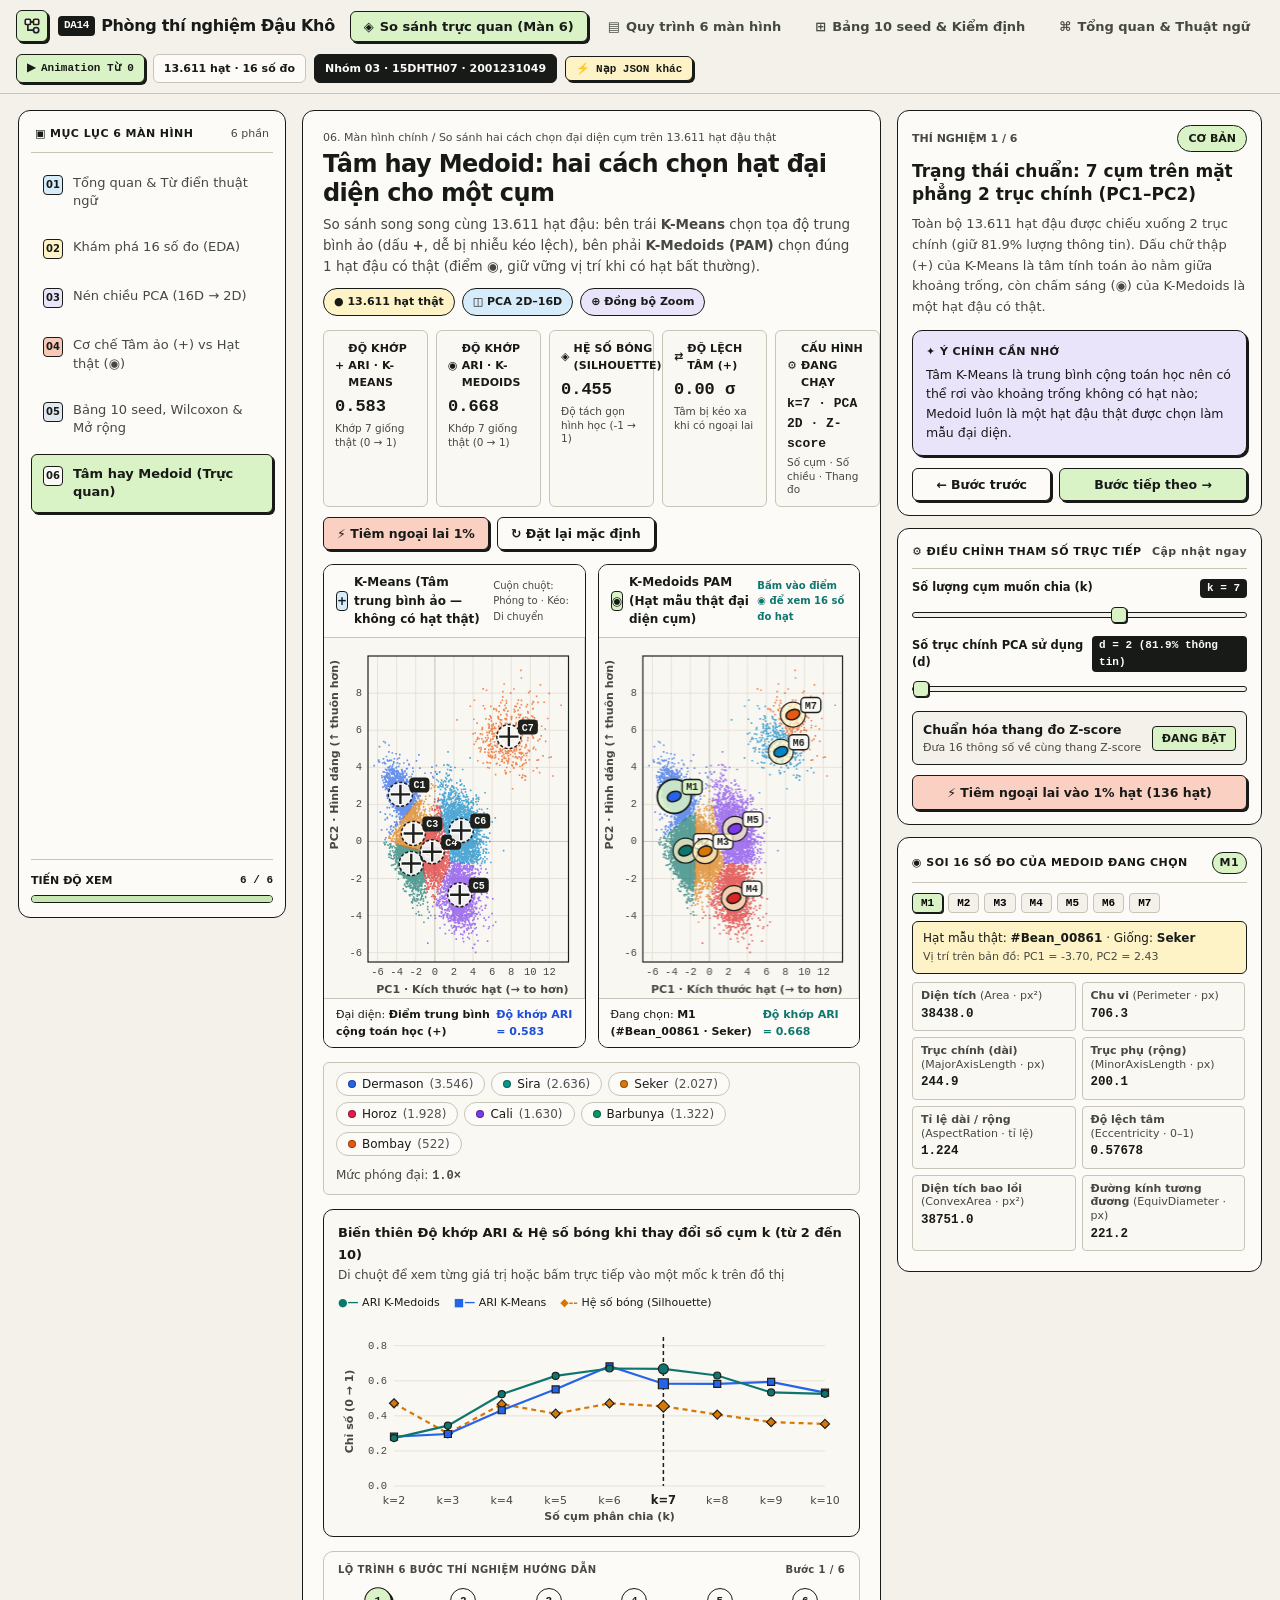
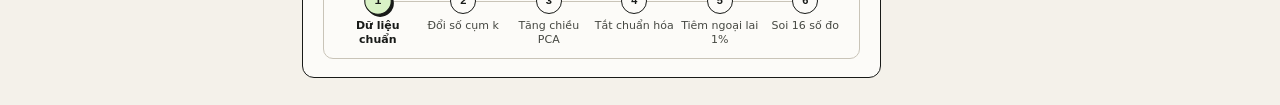
==== commit 523bb387: "feat: hoan thien buoc 3-7, mo rong Mahalanobis, web offline va animation chi tiet" ====
--- a/dry_bean_web/index.html
+++ b/dry_bean_web/index.html
@@ -3,14 +3,9 @@
 <head>
   <meta charset="UTF-8" />
   <meta name="viewport" content="width=device-width, initial-scale=1.0" />
-  <title>DA14 · Dry Bean Lab — Tâm hay medoid: hai cách chọn đại diện cho một cụm</title>
-
-  <!-- Google Fonts: Space Grotesk & JetBrains Mono -->
-  <link rel="preconnect" href="https://fonts.googleapis.com">
-  <link rel="preconnect" href="https://fonts.gstatic.com" crossorigin>
-  <link href="https://fonts.googleapis.com/css2?family=JetBrains+Mono:ital,wght@0,400;0,500;0,600;0,700;1,400&family=Space+Grotesk:wght@500;600;700&display=swap" rel="stylesheet">
-
-  <!-- CSS tách theo từng nhóm chức năng -->
+  <title>DA14 · Dry Bean Lab — Tâm hay Medoid: hai cách chọn đại diện cụm</title>
+
+  <!-- CSS tách theo từng nhóm chức năng (chạy 100% offline không cần font CDN) -->
   <link rel="stylesheet" href="css/tokens.css" />
   <link rel="stylesheet" href="css/layout.css" />
   <link rel="stylesheet" href="css/components.css" />
@@ -34,32 +29,35 @@
         </div>
         <div class="brand-title">
           <span class="tag-box">DA14</span>
-          <span>Dry Bean Lab</span>
+          <span>Phòng thí nghiệm Đậu Khô</span>
         </div>
       </div>
 
       <!-- 4 Tab chuyển nhanh trên thanh Top Navbar -->
       <nav class="top-nav-tabs" aria-label="Điều hướng nhanh">
         <button class="top-tab active" data-quick-tab="lab" onclick="handleTopTab('lab')">
-          <span>◈</span> Phòng thí nghiệm (Màn 6)
+          <span>◈</span> So sánh trực quan (Màn 6)
         </button>
         <button class="top-tab" data-quick-tab="screens" onclick="handleTopTab('screens')">
-          <span>▤</span> 6 Màn hình đồ án
+          <span>▤</span> Quy trình 6 màn hình
         </button>
         <button class="top-tab" data-quick-tab="benchmark" onclick="handleTopTab('benchmark')">
-          <span>⊞</span> Bảng số liệu &amp; Ngoại lai
+          <span>⊞</span> Bảng 10 seed &amp; Kiểm định
         </button>
         <button class="top-tab" data-quick-tab="readme" onclick="handleTopTab('readme')">
-          <span>⌘</span> Lệnh tái tạo README
+          <span>⌘</span> Tổng quan &amp; Thuật ngữ
         </button>
       </nav>
 
       <!-- Phải: Thông tin dữ liệu & Mã lớp/SV -->
       <div class="topbar-right">
-        <span class="meta-pill">13.611 hạt · 16D</span>
-        <span class="meta-pill student">15DHTH07 · 2001231049</span>
-        <button id="btnOpenAdapter" class="adapter-trigger-btn" type="button" title="Nạp dữ liệu JSON từ thư mục results/">
-          <span>⚡</span> results/ JSON
+        <a class="adapter-trigger-btn" href="../animation.html" style="background: var(--mint); text-decoration: none;" title="Mở trình diễn Animation chạy từ con số 0 đến hoàn chỉnh bài">
+          <span>▶</span> Animation Từ 0
+        </a>
+        <span class="meta-pill">13.611 hạt · 16 số đo</span>
+        <span class="meta-pill student">Nhóm 03 · 15DHTH07 · 2001231049</span>
+        <button id="btnOpenAdapter" class="adapter-trigger-btn" type="button" title="Nạp tệp JSON khác từ thư mục results/">
+          <span>⚡</span> Nạp JSON khác
         </button>
       </div>
     </div>
@@ -76,41 +74,41 @@
     <aside id="leftSidebar" class="panel-box sidebar-left" aria-label="Cấu trúc 6 màn hình đồ án">
       <div>
         <div class="sidebar-header">
-          <span class="sidebar-title">▣ CẤU TRÚC ĐỒ ÁN</span>
-          <span class="sidebar-count">6 Màn hình</span>
+          <span class="sidebar-title">▣ MỤC LỤC 6 MÀN HÌNH</span>
+          <span class="sidebar-count">6 phần</span>
         </div>
 
         <div class="screen-tree" id="screenTreeList">
           <button class="screen-nav-item" data-screen="1" onclick="switchScreen(1)">
             <span class="screen-icon-box" style="background: #D6ECFA;">01</span>
-            <span>Tổng quan &amp; 3 lệnh README</span>
+            <span>Tổng quan &amp; Từ điển thuật ngữ</span>
           </button>
           <button class="screen-nav-item" data-screen="2" onclick="switchScreen(2)">
             <span class="screen-icon-box" style="background: #FDF3C7;">02</span>
-            <span>Khám phá EDA (16 đặc trưng)</span>
+            <span>Khám phá 16 số đo (EDA)</span>
           </button>
           <button class="screen-nav-item" data-screen="3" onclick="switchScreen(3)">
             <span class="screen-icon-box" style="background: #EAE4FA;">03</span>
-            <span>Giảm chiều PCA (PC1–PC16)</span>
+            <span>Nén chiều PCA (16D → 2D)</span>
           </button>
           <button class="screen-nav-item" data-screen="4" onclick="switchScreen(4)">
             <span class="screen-icon-box" style="background: #F8C8B8;">04</span>
-            <span>Cơ chế K-Means vs K-Medoids</span>
+            <span>Cơ chế Tâm ảo (+) vs Hạt thật (◉)</span>
           </button>
           <button class="screen-nav-item" data-screen="5" onclick="switchScreen(5)">
             <span class="screen-icon-box" style="background: #E2E8F0;">05</span>
-            <span>Bảng chính &amp; Tiêm ngoại lai 1%</span>
+            <span>Bảng 10 seed, Wilcoxon &amp; Mở rộng</span>
           </button>
           <button class="screen-nav-item active" data-screen="6" onclick="switchScreen(6)">
             <span class="screen-icon-box" style="background: #FAF9F5;">06</span>
-            <span>Tâm hay Medoid (Màn đặc thù)</span>
+            <span>Tâm hay Medoid (Trực quan)</span>
           </button>
         </div>
       </div>
 
       <div class="sidebar-footer">
         <div class="progress-row">
-          <span>TIẾN ĐỘ MÀN HÌNH</span>
+          <span>TIẾN ĐỘ XEM</span>
           <span id="sidebarProgressText" class="tabular">6 / 6</span>
         </div>
         <div class="progress-track">
@@ -130,14 +128,14 @@
       <section id="view-screen-6" class="screen-view active">
         <div class="stage-header">
           <div>
-            <div class="breadcrumb">06. Tâm hay Medoid / Màn hình đặc thù của đề tài</div>
-            <h1 class="stage-title">Tâm hay medoid: hai cách chọn đại diện cho một cụm</h1>
+            <div class="breadcrumb">06. Màn hình chính / So sánh hai cách chọn đại diện cụm trên 13.611 hạt đậu thật</div>
+            <h1 class="stage-title">Tâm hay Medoid: hai cách chọn hạt đại diện cho một cụm</h1>
             <p class="stage-subtitle">
-              So sánh trực tiếp trên cùng 13.611 hạt đậu: bên trái gom bằng trung bình cộng (dấu + ảo), bên phải gom bằng hạt đậu thật (◉ medoid) kháng ngoại lai.
+              So sánh song song cùng 13.611 hạt đậu: bên trái <strong>K-Means</strong> chọn tọa độ trung bình ảo (dấu <strong>+</strong>, dễ bị nhiễu kéo lệch), bên phải <strong>K-Medoids (PAM)</strong> chọn đúng 1 hạt đậu có thật (điểm <strong>◉</strong>, giữ vững vị trí khi có hạt bất thường).
             </p>
           </div>
           <div class="header-badges">
-            <span class="pastel-badge bg-yellow">● 13.611 hạt</span>
+            <span class="pastel-badge bg-yellow">● 13.611 hạt thật</span>
             <span class="pastel-badge bg-blue">◫ PCA 2D–16D</span>
             <span class="pastel-badge bg-lavender">⊕ Đồng bộ Zoom</span>
           </div>
@@ -147,36 +145,41 @@
         <div class="kpi-action-bar">
           <div class="kpi-strip">
             <div id="kpiCardKmeans" class="kpi-card">
-              <div class="kpi-label"><span>+</span> ARI K-MEANS</div>
+              <div class="kpi-label"><span>+</span> ĐỘ KHỚP ARI · K-MEANS</div>
               <div class="kpi-value tabular">
                 <span id="kpiAriKm">0.674</span>
                 <span id="kpiDeltaKm" class="kpi-delta" style="display:none;"></span>
               </div>
+              <div class="kpi-hint">Khớp 7 giống thật (0 → 1)</div>
             </div>
             <div id="kpiCardKmedoids" class="kpi-card">
-              <div class="kpi-label"><span>◉</span> ARI K-MEDOIDS</div>
+              <div class="kpi-label"><span>◉</span> ĐỘ KHỚP ARI · K-MEDOIDS</div>
               <div class="kpi-value tabular">
                 <span id="kpiAriMed">0.669</span>
                 <span id="kpiDeltaMed" class="kpi-delta" style="display:none;"></span>
               </div>
+              <div class="kpi-hint">Khớp 7 giống thật (0 → 1)</div>
             </div>
             <div class="kpi-card">
-              <div class="kpi-label"><span>◈</span> HỆ SỐ BÓNG</div>
+              <div class="kpi-label"><span>◈</span> HỆ SỐ BÓNG (SILHOUETTE)</div>
               <div class="kpi-value tabular">
                 <span id="kpiSilhouette">0.431</span>
               </div>
+              <div class="kpi-hint">Độ tách gọn hình học (-1 → 1)</div>
             </div>
             <div id="kpiCardShift" class="kpi-card">
-              <div class="kpi-label"><span>⇄</span> ĐỘ DỊCH TÂM</div>
+              <div class="kpi-label"><span>⇄</span> ĐỘ LỆCH TÂM (+)</div>
               <div class="kpi-value tabular">
                 <span id="kpiCentroidShift">0.00 σ</span>
               </div>
+              <div class="kpi-hint">Tâm bị kéo xa khi có ngoại lai</div>
             </div>
             <div class="kpi-card">
-              <div class="kpi-label"><span>⚙</span> CẤU HÌNH</div>
-              <div class="kpi-value tabular" style="font-size: 12.5px;">
-                <span id="kpiConfigText">k=7 · 2D · Scaled</span>
+              <div class="kpi-label"><span>⚙</span> CẤU HÌNH ĐANG CHẠY</div>
+              <div class="kpi-value tabular" style="font-size: 13px;">
+                <span id="kpiConfigText">k=7 · PCA 2D · Z-score</span>
               </div>
+              <div class="kpi-hint">Số cụm · Số chiều · Thang đo</div>
             </div>
           </div>
 
@@ -184,8 +187,8 @@
             <button id="btnQuickOutlier" class="tactile-btn coral" type="button">
               ⚡ Tiêm ngoại lai 1%
             </button>
-            <button id="btnQuickReset" class="tactile-btn" type="button" title="Đặt lại toàn bộ tham số & góc nhìn về mặc định">
-              ↻ Đặt lại
+            <button id="btnQuickReset" class="tactile-btn" type="button" title="Đặt lại toàn bộ tham số &amp; góc nhìn về mặc định">
+              ↻ Đặt lại mặc định
             </button>
           </div>
         </div>
@@ -197,16 +200,16 @@
             <div class="canvas-card-head">
               <div class="canvas-card-title">
                 <span class="symbol-chip" style="background: var(--blue-pastel);">+</span>
-                <span>K-Means (Tâm trung bình ảo)</span>
+                <span>K-Means (Tâm trung bình ảo — không có hạt thật)</span>
               </div>
-              <span class="canvas-card-sub">Lăn chuột: Zoom · Kéo: Pan</span>
+              <span class="canvas-card-sub">Cuộn chuột: Phóng to · Kéo: Di chuyển</span>
             </div>
             <div class="canvas-viewport">
               <canvas id="canvasKMeans"></canvas>
             </div>
             <div class="canvas-card-foot">
-              <span>Đại diện: <strong>Tọa độ trung bình (không có hạt)</strong></span>
-              <span id="footKmStatus" style="color: var(--kmeans-color); font-weight: 700;">ARI = 0.674</span>
+              <span>Đại diện: <strong>Điểm trung bình cộng toán học (+)</strong></span>
+              <span id="footKmStatus" style="color: var(--kmeans-color); font-weight: 700;">Độ khớp ARI = 0.674</span>
             </div>
           </div>
 
@@ -215,16 +218,16 @@
             <div class="canvas-card-head">
               <div class="canvas-card-title">
                 <span class="symbol-chip" style="background: var(--mint);">◉</span>
-                <span>K-Medoids (Hạt đại diện thật)</span>
+                <span>K-Medoids PAM (Hạt mẫu thật đại diện cụm)</span>
               </div>
-              <span class="canvas-card-sub" style="color: var(--kmedoids-color); font-weight: 700;">Bấm vào hạt ◉ để xem 16 số đo</span>
+              <span class="canvas-card-sub" style="color: var(--kmedoids-color); font-weight: 700;">Bấm vào điểm ◉ để xem 16 số đo hạt</span>
             </div>
             <div class="canvas-viewport">
               <canvas id="canvasKMedoids"></canvas>
             </div>
             <div class="canvas-card-foot">
-              <span>Đang soi: <strong id="footSelectedMedoid">M1 (#Bean_00142)</strong></span>
-              <span id="footMedStatus" style="color: var(--kmedoids-color); font-weight: 700;">ARI = 0.669</span>
+              <span>Đang chọn: <strong id="footSelectedMedoid">M1 (#Bean_00142)</strong></span>
+              <span id="footMedStatus" style="color: var(--kmedoids-color); font-weight: 700;">Độ khớp ARI = 0.669</span>
             </div>
           </div>
         </div>
@@ -234,8 +237,8 @@
           <div class="variety-pills" id="varietyLegendPills">
             <!-- Tạo bằng JS -->
           </div>
-          <div style="font-size: 11px; color: var(--ink-muted);">
-            Zoom: <strong id="zoomBadge" class="tabular">1.0×</strong>
+          <div style="font-size: 12px; color: var(--ink-muted);">
+            Mức phóng đại: <strong id="zoomBadge" class="tabular">1.0×</strong>
           </div>
         </div>
 
@@ -243,8 +246,8 @@
         <div class="curve-box">
           <div class="curve-header">
             <div>
-              <strong style="font-size: 12px;">Biến thiên ARI &amp; Hệ số bóng theo số cụm k (k = 2 → 10)</strong>
-              <span style="font-size: 11px; color: var(--ink-muted); display: block;">Bấm vào một mốc k trên đồ thị để nhảy nhanh tới cấu hình k đó</span>
+              <strong style="font-size: 13px;">Biến thiên Độ khớp ARI &amp; Hệ số bóng khi thay đổi số cụm k (từ 2 đến 10)</strong>
+              <span style="font-size: 12px; color: var(--ink-muted); display: block;">Di chuột để xem từng giá trị hoặc bấm trực tiếp vào một mốc k trên đồ thị</span>
             </div>
             <div class="curve-legend">
               <span><strong style="color: #0F766E;">●—</strong> ARI K-Medoids</span>
@@ -261,7 +264,7 @@
         <!-- Thanh Timeline 6 bước thí nghiệm hướng dẫn ở đáy cột giữa -->
         <div class="lesson-timeline-box">
           <div class="timeline-head">
-            <span>THÍ NGHIỆM HƯỚNG DẪN</span>
+            <span>LỘ TRÌNH 6 BƯỚC THÍ NGHIỆM HƯỚNG DẪN</span>
             <span id="timelineStepCounter">Bước 1 / 6</span>
           </div>
           <div class="timeline-steps" id="timelineStepsContainer">
@@ -271,15 +274,15 @@
       </section>
 
       <!-- =================================================================== -->
-      <!-- VIEW 01: TỔNG QUAN & 3 LỆNH TÁI TẠO README                          -->
+      <!-- VIEW 01: TỔNG QUAN, TỪ ĐIỂN THUẬT NGỮ & 3 LỆNH TÁI TẠO README       -->
       <!-- =================================================================== -->
       <section id="view-screen-1" class="screen-view">
         <div class="stage-header">
           <div>
-            <div class="breadcrumb">01. Tổng quan &amp; 3 lệnh README / Đặt bài toán nông sản</div>
-            <h1 class="stage-title">Bài toán phân loại 13.611 hạt đậu khô không giám sát</h1>
+            <div class="breadcrumb">01. Tổng quan đề tài / Đặt bài toán &amp; Giải thích thuật ngữ dễ hiểu</div>
+            <h1 class="stage-title">Phân cụm 13.611 hạt đậu khô: K-Means hay K-Medoids tốt hơn?</h1>
             <p class="stage-subtitle">
-              Người phân loại nông sản muốn biết máy nhóm hạt theo tiêu chí hình học nào, và người học muốn thấy tận mắt vì sao 1% hạt bất thường kéo lệch cả tâm cụm K-Means.
+              Bài toán thực tế: không biết trước nhãn giống, làm sao máy tự gom 13.611 hạt đậu thành 7 nhóm dựa trên 16 số đo hình ảnh, giữ ổn định khi có hạt lỗi và trả về được một <strong>hạt mẫu thật</strong> cho người phân loại?
             </p>
           </div>
           <div class="header-badges">
@@ -290,32 +293,66 @@
 
         <div class="info-grid-4">
           <div class="paper-subcard">
-            <div style="font-size:11px; color:var(--ink-muted);">TỔNG SỐ MẪU</div>
+            <div style="font-size:11.5px; font-weight:700; color:var(--ink-muted);">TỔNG SỐ HẠT ĐẬU</div>
             <div style="font-family:var(--font-display); font-size:24px; font-weight:700; margin-top:4px;">13.611</div>
-            <div style="font-size:11px; color:var(--ink-muted);">Hạt đậu chụp chuẩn hóa</div>
+            <div style="font-size:12px; color:var(--ink-muted); margin-top:2px;">Hạt chụp ảnh chuẩn hóa</div>
           </div>
           <div class="paper-subcard">
-            <div style="font-size:11px; color:var(--ink-muted);">ĐẶC TRƯNG ĐO</div>
+            <div style="font-size:11.5px; font-weight:700; color:var(--ink-muted);">SỐ ĐO HÌNH HỌC</div>
             <div style="font-family:var(--font-display); font-size:24px; font-weight:700; margin-top:4px;">16 biến</div>
-            <div style="font-size:11px; color:var(--ink-muted);">12 kích thước + 4 hệ số dáng</div>
+            <div style="font-size:12px; color:var(--ink-muted); margin-top:2px;">12 số đo gốc + 4 hệ số dáng</div>
           </div>
           <div class="paper-subcard">
-            <div style="font-size:11px; color:var(--ink-muted);">SỐ GIỐNG THẬT</div>
-            <div style="font-family:var(--font-display); font-size:24px; font-weight:700; margin-top:4px;">7 lớp</div>
-            <div style="font-size:11px; color:var(--ink-muted);">Mất cân bằng (522 → 3.546)</div>
+            <div style="font-size:11.5px; font-weight:700; color:var(--ink-muted);">SỐ GIỐNG THẬT</div>
+            <div style="font-family:var(--font-display); font-size:24px; font-weight:700; margin-top:4px;">7 giống</div>
+            <div style="font-size:12px; color:var(--ink-muted); margin-top:2px;">Lệch cỡ mẫu (522 → 3.546)</div>
           </div>
           <div class="paper-subcard" style="background: var(--coral);">
-            <div style="font-size:11px; font-weight:700;">NHIỄU NGOẠI LAI</div>
+            <div style="font-size:11.5px; font-weight:700;">THỬ THÁCH NGOẠI LAI</div>
             <div style="font-family:var(--font-display); font-size:24px; font-weight:700; margin-top:4px;">1.0%</div>
-            <div style="font-size:11px;">136 hạt bị nhân kích thước</div>
+            <div style="font-size:12px; margin-top:2px;">136 hạt bị thổi phồng kích thước</div>
+          </div>
+        </div>
+
+        <!-- Từ điển thuật ngữ plain Vietnamese -->
+        <div class="paper-subcard">
+          <div style="display:flex; justify-content:space-between; align-items:center; flex-wrap:wrap; gap:8px; margin-bottom:6px;">
+            <strong style="font-size:14px;">Từ điển thuật ngữ dễ hiểu (Đọc nhanh trong 30 giây)</strong>
+            <span class="pastel-badge bg-yellow">Giải thích từ ngữ kỹ thuật</span>
+          </div>
+          <div class="glossary-grid">
+            <div class="glossary-card">
+              <div class="glossary-term">1. Tâm K-Means (+ điểm ảo)</div>
+              <div class="glossary-def">Là tọa độ trung bình cộng của cả cụm. Điểm này <strong>không phải một hạt đậu thật</strong> và dễ bị 1 vài hạt ngoại lai nằm xa kéo lệch ra ngoài.</div>
+            </div>
+            <div class="glossary-card">
+              <div class="glossary-term">2. Medoid trong K-Medoids / PAM (◉ hạt thật)</div>
+              <div class="glossary-def">Là <strong>một hạt đậu có thật</strong> nằm ở giữa cụm nhất (tổng khoảng cách tới các hạt khác nhỏ nhất), đọc được đủ 16 số đo thật và ít bị nhiễu kéo.</div>
+            </div>
+            <div class="glossary-card">
+              <div class="glossary-term">3. ARI — Độ khớp nhãn thật (0 → 1)</div>
+              <div class="glossary-def">Đo xem các cụm máy tự gom có trùng khớp với 7 giống đậu thật ngoài đời hay không. Càng gần <strong>1.0</strong> càng chuẩn (<strong>0.0</strong> là ngang đoán mò).</div>
+            </div>
+            <div class="glossary-card">
+              <div class="glossary-term">4. Hệ số bóng — Silhouette (-1 → 1)</div>
+              <div class="glossary-def">Không cần biết nhãn thật: đo độ gọn của từng cụm và mức tách xa khỏi cụm hàng xóm. Số cao tức các cụm tách rời rõ về hình học.</div>
+            </div>
+            <div class="glossary-card">
+              <div class="glossary-term">5. Chuẩn hóa Z-score &amp; PCA</div>
+              <div class="glossary-def"><strong>Z-score</strong> quy mọi số đo (từ diện tích ~254.000 đến hệ số ~0,004) về cùng đơn vị độ lệch chuẩn σ; <strong>PCA</strong> nén 16 cột trùng lặp thành vài trục chính độc lập.</div>
+            </div>
+            <div class="glossary-card">
+              <div class="glossary-term">6. Kiểm định Wilcoxon &amp; Mahalanobis</div>
+              <div class="glossary-def"><strong>Wilcoxon</strong> kiểm tra qua 10 lần chạy (10 seed) xem chênh lệch 2 thuật toán có ý nghĩa thật (<code>p &lt; 0.05</code>); <strong>Mahalanobis</strong> thử khử tương quan nhưng gặp suy biến khi nhiều chiều.</div>
+            </div>
           </div>
         </div>
 
         <!-- Phân bố 7 lớp chuẩn xác -->
         <div class="paper-subcard">
           <div style="display:flex; justify-content:space-between; align-items:center; margin-bottom:10px;">
-            <strong>Phân bố số lượng hạt của 7 giống đậu trong tập dữ liệu (Tổng = 13.611)</strong>
-            <span class="pastel-badge bg-blue">Ground Truth Labels</span>
+            <strong style="font-size:13.5px;">Phân bố số lượng hạt của 7 giống đậu thật (Tổng = 13.611 hạt)</strong>
+            <span class="pastel-badge bg-blue">Nhãn đối chiếu thật</span>
           </div>
           <div id="screen1VarietyBars" style="display:flex; flex-direction:column; gap:7px;"></div>
         </div>
@@ -324,16 +361,16 @@
         <div class="paper-subcard">
           <div style="display:flex; justify-content:space-between; align-items:center; margin-bottom:8px; flex-wrap:wrap; gap:8px;">
             <div>
-              <strong>Ba lệnh tái tạo toàn bộ kết quả trong README.md (Mục B8)</strong>
-              <div style="font-size:11px; color:var(--ink-muted);">Chạy trên máy sạch để sinh toàn bộ dữ liệu vào <code>results/</code> và hình vào <code>figures/</code></div>
+              <strong style="font-size:13.5px;">Ba lệnh tái tạo toàn bộ kết quả thực nghiệm (Python → Web)</strong>
+              <div style="font-size:12px; color:var(--ink-muted);">Chạy trong thư mục đồ án để sinh lại toàn bộ bảng CSV (<code>results/bang/</code>), hình (<code>results/hinh/</code>) và dữ liệu web</div>
             </div>
             <button id="btnCopyReadmeCmds" class="tactile-btn mint" type="button" onclick="copyTextToClipboard('readmeCmdBlock', 'btnCopyReadmeCmds', '⎘ Sao chép 3 lệnh')">
               ⎘ Sao chép 3 lệnh
             </button>
           </div>
-          <pre id="readmeCmdBlock" class="code-terminal">python src/prepare_data.py --input data/Dry_Bean_Dataset.arff --out results/processed_beans.json
-python src/run_experiments.py --data results/processed_beans.json --k-range 2 10 --seeds 10 --outlier-rate 0.01 --out results/metrics.json
-python analysis/ve_hinh.py --results results/ --figures figures/</pre>
+          <pre id="readmeCmdBlock" class="code-terminal">pip install -r requirements.txt
+python experiments/chay.py --tat-ca
+python app/export_json_web.py</pre>
         </div>
       </section>
 
@@ -343,24 +380,24 @@
       <section id="view-screen-2" class="screen-view">
         <div class="stage-header">
           <div>
-            <div class="breadcrumb">02. Khám phá EDA (16 đặc trưng) / Chênh lệch thang đo &amp; Phân phối</div>
-            <h1 class="stage-title">Phân tích phân phối 16 đặc trưng hình học theo giống đậu</h1>
+            <div class="breadcrumb">02. Khám phá dữ liệu EDA / Chênh lệch thang đo &amp; Phân phối 16 số đo</div>
+            <h1 class="stage-title">Phân tích phân phối 16 thông số hình học trên 7 giống đậu</h1>
             <p class="stage-subtitle">
-              Biến Area có giá trị lên tới 254.616 px² trong khi ShapeFactor1 chỉ ~0.004. Vì vậy chuẩn hóa Z-score là điều kiện sống còn trước khi tính khoảng cách Euclide.
+              Diện tích hạt (<code>Area</code>) có giá trị lên tới <strong>254.616 px²</strong> trong khi <code>ShapeFactor1</code> chỉ khoảng <strong>0,004 px⁻¹</strong>. Nếu không chuẩn hóa Z-score, 15 thông số hình dáng nhỏ bé sẽ bị bỏ qua hoàn toàn.
             </p>
           </div>
           <div style="display:flex; gap:8px; align-items:center; flex-wrap:wrap;">
             <select id="edaSelectFeature" class="tactile-btn" style="background: var(--bg-panel);"></select>
-            <button id="btnToggleEdaZscore" class="tactile-btn yellow" type="button">Thang đo: Giá trị gốc (Raw)</button>
+            <button id="btnToggleEdaZscore" class="tactile-btn yellow" type="button">Thang đo: Giá trị đo gốc</button>
           </div>
         </div>
 
         <div class="canvas-card">
           <div class="canvas-card-head">
-            <strong id="edaBoxTitle">Biểu đồ hộp (Boxplot Q1–Median–Q3) của Area trên 7 giống đậu</strong>
-            <span id="edaBoxUnit" class="pastel-badge bg-yellow">Đơn vị: px²</span>
-          </div>
-          <div class="canvas-viewport" style="height: 310px;">
+            <strong id="edaBoxTitle">Biểu đồ hộp (trung vị &amp; 25%–75%) của Diện tích (Area) trên 7 giống đậu</strong>
+            <span id="edaBoxUnit" class="pastel-badge bg-yellow">Đơn vị đo: px²</span>
+          </div>
+          <div class="canvas-viewport" style="height: 315px;">
             <canvas id="canvasEdaBoxplot"></canvas>
           </div>
         </div>
@@ -370,9 +407,9 @@
             <thead>
               <tr>
                 <th>#</th>
-                <th>Tên đặc trưng</th>
-                <th>Nhóm</th>
-                <th>Ý nghĩa hình học</th>
+                <th>Tên tiếng Việt (Cột gốc &amp; đơn vị)</th>
+                <th>Nhóm đặc trưng</th>
+                <th>Ý nghĩa hình học (Bấm một dòng để vẽ biểu đồ)</th>
                 <th>Trung bình</th>
                 <th>Độ lệch chuẩn</th>
               </tr>
@@ -388,40 +425,47 @@
       <section id="view-screen-3" class="screen-view">
         <div class="stage-header">
           <div>
-            <div class="breadcrumb">03. Giảm chiều PCA (PC1–PC16) / Cô đọng thông tin đa cộng tuyến</div>
-            <h1 class="stage-title">Phương sai giải thích &amp; Ý nghĩa vật lý của mặt phẳng PC1–PC2</h1>
+            <div class="breadcrumb">03. Giảm chiều PCA (PC1 → PC16) / Khử trùng lặp từ 21 cặp biến tương quan mạnh</div>
+            <h1 class="stage-title">Phương sai tích lũy &amp; Ý nghĩa vật lý của mặt phẳng 2 trục chính</h1>
             <p class="stage-subtitle">
-              Hai thành phần chính đầu tiên giữ lại 81.91% tổng phương sai: PC1 đại diện cho kích thước hạt, PC2 đại diện cho độ thuôn dài hay tròn đầy.
+              Vì có tới <strong>21/120 cặp</strong> đặc trưng tương quan rất mạnh (|r| &gt; 0,9), chỉ 2 trục đầu (<strong>PC1 + PC2</strong>) đã giữ được <strong>81,90%</strong> lượng thông tin, còn 4 trục đạt <strong>95,0%</strong> và 7 trục đạt <strong>99,6%</strong>.
             </p>
           </div>
           <div class="header-badges">
-            <span class="pastel-badge bg-blue">PC1: 55.47%</span>
-            <span class="pastel-badge bg-mint">PC2: 26.44%</span>
-            <span class="pastel-badge bg-lavender">Tổng 2D: 81.91%</span>
+            <span class="pastel-badge bg-blue">PC1: 55,47%</span>
+            <span class="pastel-badge bg-mint">PC2: 26,43%</span>
+            <span class="pastel-badge bg-lavender">2 trục đầu: 81,90%</span>
           </div>
         </div>
 
         <div class="canvas-card">
           <div class="canvas-card-head">
-            <strong>Biểu đồ Scree &amp; Phương sai tích lũy từ PC1 đến PC16</strong>
-            <span style="font-size:11px; color:var(--ink-muted);">Cột: Phương sai riêng (%) · Đường: Tích lũy (%)</span>
-          </div>
-          <div class="canvas-viewport" style="height: 300px;">
+            <strong>Biểu đồ Scree &amp; Đường tích lũy lượng thông tin từ PC1 đến PC16</strong>
+            <span style="font-size:12px; color:var(--ink-muted);">Cột màu: Phần trăm từng trục · Đường xanh: Tích lũy (%)</span>
+          </div>
+          <div class="canvas-viewport" style="height: 305px;">
             <canvas id="canvasPcaScree"></canvas>
           </div>
+        </div>
+
+        <div class="summary-strip" style="background: var(--yellow);">
+          <strong>Các mốc số chiều PCA đo thực nghiệm trên tập dữ liệu:</strong>
+          Ngưỡng <strong>80%</strong> cần <strong>2 trục</strong> (81,9%) ·
+          Ngưỡng <strong>90%</strong> và <strong>95%</strong> cùng đạt tại <strong>4 trục</strong> (95,0%) ·
+          Ngưỡng <strong>99%</strong> cần <strong>7 trục</strong> (99,6%, nơi PAM đạt đỉnh khớp nhãn thật <strong>ARI = 0,695</strong>).
         </div>
 
         <div class="info-grid-2">
           <div class="paper-subcard" style="background: var(--blue-pastel);">
-            <strong>TRỤC HOÀNH PC1 (55.47% phương sai) — Trục Kích thước</strong>
-            <p style="font-size:11.5px; margin-top:6px;">
-              Tải trọng dương lớn nhất từ <code>Area (+0.33)</code>, <code>ConvexArea (+0.33)</code>, <code>Perimeter (+0.33)</code> và <code>MajorAxisLength (+0.31)</code>. Các giống hạt lớn như Bombay, Cali nằm về phía bên phải.
+            <strong>TRỤC HOÀNH PC1 (55,47% thông tin) — Trục Kích thước hạt</strong>
+            <p style="font-size:12.5px; line-height:1.55; margin-top:6px;">
+              Tổng hợp các số đo kích cỡ: <code>Area (Diện tích)</code>, <code>ConvexArea</code>, <code>Perimeter (Chu vi)</code> và <code>MajorAxisLength</code>. Hạt càng to (như <strong>Bombay</strong>, <strong>Cali</strong>) càng nằm lệch sang bên phải.
             </p>
           </div>
           <div class="paper-subcard" style="background: var(--mint);">
-            <strong>TRỤC TUNG PC2 (26.44% phương sai) — Trục Hình dáng</strong>
-            <p style="font-size:11.5px; margin-top:6px;">
-              Đối lập giữa độ thuôn dài <code>AspectRation (+0.44)</code>, <code>Eccentricity (+0.42)</code> ở phía trên và độ tròn <code>roundness (-0.43)</code>, <code>Compactness (-0.44)</code> ở phía dưới.
+            <strong>TRỤC TUNG PC2 (26,43% thông tin) — Trục Độ thuôn dài vs Tròn</strong>
+            <p style="font-size:12.5px; line-height:1.55; margin-top:6px;">
+              Tách biệt hạt thuôn dài phía trên (<code>AspectRation</code>, <code>Eccentricity</code> cao — như giống <strong>Horoz</strong>) với hạt tròn đầy phía dưới (<code>roundness</code>, <code>Compactness</code> cao — như giống <strong>Seker</strong>).
             </p>
           </div>
         </div>
@@ -434,21 +478,21 @@
         <div class="stage-header">
           <div>
             <div class="breadcrumb">04. Cơ chế K-Means vs K-Medoids / Mô phỏng từng vòng lặp</div>
-            <h1 class="stage-title">Tại sao một điểm ngoại lai kéo được tâm K-Means nhưng bất lực trước Medoid?</h1>
+            <h1 class="stage-title">Vì sao 1 hạt ngoại lai kéo lệch tâm K-Means (+) nhưng bó tay trước Medoid (◉)?</h1>
             <p class="stage-subtitle">
-              Mô phỏng trực quan một cụm 15 hạt đậu khi xuất hiện 1 hạt ngoại lai nằm xa về bên phải. Bấm các bước lặp để xem sự khác biệt giữa hàm mục tiêu L2 và L1/Medoid.
+              Mô phỏng một cụm gồm 14 hạt bình thường (bên trái) và 1 hạt ngoại lai nằm xa bên phải. Bấm <strong>Bước lặp tiếp theo</strong> để xem tâm <strong>+</strong> bị kéo đi từng bước trong khi hạt mẫu <strong>◉</strong> không hề nhúc nhích.
             </p>
           </div>
           <div style="display:flex; gap:8px;">
-            <button id="btnMechToggleOutlier" class="tactile-btn coral active-outlier" type="button">⚡ Ngoại lai: ĐANG BẬT</button>
+            <button id="btnMechToggleOutlier" class="tactile-btn coral active-outlier" type="button">⚡ Điểm ngoại lai: ĐANG BẬT</button>
             <button id="btnMechNextIter" class="tactile-btn mint" type="button">Bước lặp tiếp theo →</button>
           </div>
         </div>
 
         <div class="canvas-card">
           <div class="canvas-card-head">
-            <strong id="mechIterTitle">Vòng lặp hội tụ: Tâm K-Means (+) bị kéo bật ra ngoài đám mây hạt thật</strong>
-            <span class="pastel-badge bg-yellow">So sánh trực tiếp trên 1 cụm mẫu</span>
+            <strong id="mechIterTitle">Mô phỏng hội tụ: Tâm K-Means (+) trượt khỏi đám mây hạt thật, Medoid (◉) đứng yên</strong>
+            <span class="pastel-badge bg-yellow">14 hạt chuẩn + 1 hạt nhiễu</span>
           </div>
           <div class="canvas-viewport" style="height: 320px;">
             <canvas id="canvasMechanismDemo"></canvas>
@@ -457,30 +501,30 @@
 
         <div class="info-grid-2">
           <div class="paper-subcard">
-            <strong>K-Means: Tối thiểu hóa tổng bình phương khoảng cách</strong>
-            <p style="font-size:11.5px; color:var(--ink-muted); margin-top:6px;">
-              Vì sai số bị bình phương (<code>d²</code>), một hạt nằm xa gấp 10 lần tạo ra lực kéo lớn gấp 100 lần. Tâm cụm <code>μ</code> buộc phải trượt về phía ngoại lai để giảm sai số bình phương, rơi vào khoảng trống không có hạt thật.
+            <strong>K-Means: Tính trung bình &amp; bình phương sai số (d²)</strong>
+            <p style="font-size:12.5px; line-height:1.55; color:var(--ink-muted); margin-top:6px;">
+              Vì khoảng cách bị <strong>bình phương (d²)</strong>, một hạt nằm xa gấp 10 lần tạo ra lực kéo mạnh gấp 100 lần. Tâm trung bình <code>μ</code> bị kéo trượt về vùng trống không có hạt thật nào.
             </p>
           </div>
           <div class="paper-subcard">
-            <strong>K-Medoids (PAM): Tối thiểu hóa tổng khoảng cách tuyến tính</strong>
-            <p style="font-size:11.5px; color:var(--ink-muted); margin-top:6px;">
-              Ứng viên đại diện bắt buộc phải là một trong các hạt thật hiện có. Khi thử dời medoid sang hạt ngoại lai, tổng khoảng cách tới 14 hạt còn lại tăng vọt nên phép hoán đổi bị từ chối ngay lập tức.
+            <strong>K-Medoids (PAM): Chỉ hoán đổi trên các hạt thật &amp; cộng trực tiếp khoảng cách (d)</strong>
+            <p style="font-size:12.5px; line-height:1.55; color:var(--ink-muted); margin-top:6px;">
+              Đại diện bắt buộc phải là <strong>một hạt đậu thật</strong> trong cụm. Khi thử dời medoid sang hạt ngoại lai, tổng khoảng cách tới 14 hạt còn lại tăng vọt nên thuật toán lập tức giữ nguyên hạt mẫu cũ.
             </p>
           </div>
         </div>
       </section>
 
       <!-- =================================================================== -->
-      <!-- VIEW 05: BẢNG CHÍNH & TIÊM NGOẠI LAI 1% (MỤC B8)                    -->
+      <!-- VIEW 05: BẢNG CHÍNH, KIỂM ĐỊNH WILCOXON & MỞ RỘNG MAHALANOBIS       -->
       <!-- =================================================================== -->
       <section id="view-screen-5" class="screen-view">
         <div class="stage-header">
           <div>
-            <div class="breadcrumb">05. Bảng chính &amp; Tiêm ngoại lai 1% / Tổng hợp kết quả B8</div>
-            <h1 class="stage-title">Bảng chính vs Bảng phụ sau tiêm ngoại lai 1% (10 seeds)</h1>
+            <div class="breadcrumb">05. Bảng tổng hợp 10 seed / So sánh dữ liệu sạch, tiêm nhiễu 1%, Wilcoxon &amp; Mở rộng A</div>
+            <h1 class="stage-title">Bảng kết quả 10 lần chạy (10 seeds) &amp; Kiểm chứng thống kê</h1>
             <p class="stage-subtitle">
-              Đặt cạnh nhau kết quả trung bình ± độ lệch chuẩn trên nhiều hạt giống ngẫu nhiên để đọc trực tiếp mức tụt ARI của K-Means và độ bền của K-Medoids.
+              Số liệu chạy thật trên Python (mỗi seed lấy mẫu ngẫu nhiên n = 3.000 hạt, k = 2..10, Mean ± SD qua 10 seeds). Chọn không gian <code>d = 2</code>, <code>d = 4</code> hoặc <code>Gốc d = 16</code> để đối chiếu.
             </p>
           </div>
           <div style="display:flex; gap:8px; flex-wrap:wrap;">
@@ -495,75 +539,95 @@
           <table class="paper-table tabular">
             <thead>
               <tr>
-                <th rowspan="2" style="text-align:center;">k</th>
-                <th colspan="4" style="background: var(--blue-pastel); text-align:center;">BẢNG CHÍNH · DỮ LIỆU SẠCH (Mean ± SD, 10 seeds)</th>
-                <th colspan="4" style="background: var(--coral); text-align:center;">BẢNG PHỤ · TIÊM NGOẠI LAI 1% (Mean ± SD)</th>
-                <th colspan="2" style="background: var(--yellow); text-align:center;">MỨC TỤT Δ ARI</th>
+                <th rowspan="2" style="text-align:center;">Số cụm k</th>
+                <th colspan="4" style="background: var(--blue-pastel); text-align:center;">DỮ LIỆU SẠCH (Mean ± SD, 10 seeds)</th>
+                <th colspan="4" style="background: var(--coral); text-align:center;">SAU TIÊM NGOẠI LAI 1% (Mean ± SD)</th>
+                <th colspan="2" style="background: var(--yellow); text-align:center;">MỨC BIẾN ĐỘNG Δ ARI</th>
               </tr>
               <tr>
-                <th>ARI Medoids</th>
+                <th>ARI K-Medoids</th>
                 <th>ARI K-Means</th>
-                <th>Silhouette</th>
-                <th>Time (s)</th>
-                <th>ARI Medoids</th>
+                <th>Hệ số bóng</th>
+                <th>Thời gian (s)</th>
+                <th>ARI K-Medoids</th>
                 <th>ARI K-Means</th>
-                <th>Silhouette</th>
-                <th>Time (s)</th>
-                <th>Δ Medoids</th>
+                <th>Hệ số bóng</th>
+                <th>Thời gian (s)</th>
+                <th>Δ K-Medoids</th>
                 <th>Δ K-Means</th>
               </tr>
             </thead>
             <tbody id="benchmarkTableBody"></tbody>
           </table>
         </div>
+
+        <div class="info-grid-2">
+          <div class="paper-subcard">
+            <strong>Kiểm định cặp Wilcoxon (k = 7, 10 seeds, ngưỡng p &lt; 0,05)</strong>
+            <ul style="font-size:12.5px; line-height:1.65; color:var(--ink-muted); margin-top:6px; padding-left:18px;">
+              <li><strong>Không gian gốc 16D (Dữ liệu sạch):</strong> PAM đạt <code>0,695 ± 0,015</code> cao hơn K-Means <code>0,665 ± 0,007</code> có ý nghĩa thống kê (<code>p = 0,00195</code>).</li>
+              <li><strong>Không gian gốc 16D (Dính 1% ngoại lai):</strong> PAM giữ <code>0,689 ± 0,016</code> (chỉ tụt <code>-0,006</code>), trong khi K-Means tụt xuống <code>0,598 ± 0,064</code> (<code>Δ = -0,067</code>, <code>p = 0,00195</code>).</li>
+              <li><strong>PCA d = 4 (Dữ liệu sạch):</strong> K-Means đạt <code>0,659</code> nhỉnh hơn PAM <code>0,626</code> (<code>p = 0,00586</code>) — cho thấy Trade-off giữa nén chiều và giữ đủ 16 biến gốc.</li>
+            </ul>
+          </div>
+
+          <div class="paper-subcard">
+            <strong>Đối chiếu Mốc cơ sở &amp; Mở rộng A (Khoảng cách Mahalanobis SVD)</strong>
+            <ul style="font-size:12.5px; line-height:1.65; color:var(--ink-muted); margin-top:6px; padding-left:18px;">
+              <li><strong>Mốc dưới (Đoán lớp đông nhất DERMASON):</strong> Accuracy <code>26,04%</code>, <code>ARI = 0,000</code> · <strong>K-Means chưa chuẩn hóa:</strong> chỉ đạt <code>ARI = 0,379 ± 0,011</code>.</li>
+              <li><strong>Mốc trên (Random Forest có giám sát):</strong> Đạt <code>92,03%</code> trên 16D (<code>ARI = 0,810</code>) và <code>92,88%</code> trên PCA d=7 (<code>ARI = 0,828</code>).</li>
+              <li><strong>Mở rộng A — Mahalanobis SVD (k=7, 10 seeds):</strong> SVD <code>pinv</code> chỉ đạt <code>ARI = 0,489 ± 0,047</code>; điều chuẩn <strong>Tikhonov</strong> nâng lên <code>0,555 ± 0,057</code> nhưng vẫn thua Euclid 16D (<code>0,695</code>) vì 21 cặp tương quan &gt; 0,9 làm <code>cond(Cov_d) = 30.738 &gt; 10⁴</code> từ d = 12 (tới <code>5,08 × 10⁶</code> tại d = 16).</li>
+            </ul>
+          </div>
+        </div>
       </section>
 
     </main>
 
     <!-- ===================================================================== -->
-    <!-- CỘT PHẢI: BẢNG ĐIỀU KHIỂN & GIẢI THÍCH NGỮ CẢNH (332px)               -->
+    <!-- CỘT PHẢI: BẢNG ĐIỀU KHIỂN & GIẢI THÍCH NGỮ CẢNH                       -->
     <!-- ===================================================================== -->
     <aside class="sidebar-right" aria-label="Bảng điều khiển thí nghiệm và hồ sơ medoid">
 
-      <!-- Thẻ 1: Hướng dẫn từng bước thí nghiệm + KEY IDEA -->
+      <!-- Thẻ 1: Hướng dẫn từng bước thí nghiệm + Ý CHÍNH CẦN NHỚ -->
       <div class="right-card">
         <div class="step-meta-row">
           <span id="rightStepLabel" class="step-counter">THÍ NGHIỆM 1 / 6</span>
           <span id="rightStepBadge" class="pastel-badge bg-mint">CƠ BẢN</span>
         </div>
 
-        <h2 id="rightStepTitle" class="right-title">Trạng thái chuẩn: 7 cụm trên mặt phẳng PC1–PC2</h2>
+        <h2 id="rightStepTitle" class="right-title">Trạng thái chuẩn: 7 cụm trên mặt phẳng 2 trục chính (PC1–PC2)</h2>
         <p id="rightStepDesc" class="right-desc">
-          Toàn bộ 13.611 hạt đậu được chiếu lên 2 thành phần chính đầu tiên (81.9% phương sai). Quan sát dấu chữ thập (+) của K-Means nằm lơ lửng giữa đám mây điểm, trong khi hạt sáng (◉) của K-Medoids là một hạt đậu có thật.
+          Toàn bộ 13.611 hạt đậu được chiếu xuống 2 trục chính (giữ 81.9% lượng thông tin). Dấu chữ thập (+) của K-Means là tâm tính toán ảo nằm giữa khoảng trống, còn chấm sáng (◉) của K-Medoids là một hạt đậu có thật.
         </p>
 
         <div class="key-idea-box">
           <div class="key-idea-head">
-            <span>✦ KEY IDEA</span>
+            <span>✦ Ý CHÍNH CẦN NHỚ</span>
           </div>
           <p id="rightKeyIdea" class="key-idea-text">
-            Tâm K-Means là trung bình cộng toán học nên có thể rơi vào vùng không tồn tại hạt nào; Medoid luôn là một hạt đậu thật đại diện cho cụm.
+            Tâm K-Means là trung bình cộng toán học nên có thể rơi vào khoảng trống không có hạt nào; Medoid luôn là một hạt đậu thật được chọn làm mẫu đại diện.
           </p>
         </div>
 
         <!-- Nút điều hướng Trước / Tiếp theo -->
         <div class="nav-step-buttons" style="margin-top: 12px;">
-          <button id="btnPrevStep" class="tactile-btn" type="button">← Trước</button>
-          <button id="btnNextStep" class="tactile-btn mint" type="button">Tiếp theo →</button>
+          <button id="btnPrevStep" class="tactile-btn" type="button">← Bước trước</button>
+          <button id="btnNextStep" class="tactile-btn mint" type="button">Bước tiếp theo →</button>
         </div>
       </div>
 
       <!-- Thẻ 2: Bảng điều khiển tham số tương tác trực tiếp -->
       <div class="right-card">
         <div class="control-section-title">
-          <span>⚙ BẢNG ĐIỀU KHIỂN THAM SỐ</span>
-          <span style="font-size:10px; color:var(--ink-muted);">Thời gian thực</span>
+          <span>⚙ ĐIỀU CHỈNH THAM SỐ TRỰC TIẾP</span>
+          <span style="font-size:11px; color:var(--ink-muted);">Cập nhật ngay</span>
         </div>
 
         <!-- Thanh trượt k -->
         <div class="control-group">
           <div class="control-label-row">
-            <label for="sliderK">Số cụm (k)</label>
+            <label for="sliderK">Số lượng cụm muốn chia (k)</label>
             <span id="badgeK" class="val-chip tabular">k = 7</span>
           </div>
           <input id="sliderK" class="paper-slider" type="range" min="2" max="10" step="1" value="7" />
@@ -572,8 +636,8 @@
         <!-- Thanh trượt số chiều PCA -->
         <div class="control-group">
           <div class="control-label-row">
-            <label for="sliderPCA">Số chiều PCA</label>
-            <span id="badgePCA" class="val-chip tabular">d = 2 (81.9%)</span>
+            <label for="sliderPCA">Số trục chính PCA sử dụng (d)</label>
+            <span id="badgePCA" class="val-chip tabular">d = 2 (81.9% thông tin)</span>
           </div>
           <input id="sliderPCA" class="paper-slider" type="range" min="2" max="16" step="1" value="2" />
         </div>
@@ -581,10 +645,10 @@
         <!-- Công tắc Bật/Tắt Chuẩn hóa StandardScaler -->
         <div id="toggleStandardizeBox" class="toggle-switch-row" role="button" tabindex="0">
           <div>
-            <div style="font-size:11.5px; font-weight:700;">Chuẩn hóa (StandardScaler)</div>
-            <div id="stdSubLabel" style="font-size:10px; color:var(--ink-muted);">Cân bằng kích thước &amp; hình dáng</div>
-          </div>
-          <span id="stdPillBadge" class="switch-pill bg-mint">BẬT</span>
+            <div style="font-size:12.5px; font-weight:700;">Chuẩn hóa thang đo Z-score</div>
+            <div id="stdSubLabel" style="font-size:11px; color:var(--ink-muted);">Đưa 16 thông số về cùng thang Z-score</div>
+          </div>
+          <span id="stdPillBadge" class="switch-pill bg-mint">ĐANG BẬT</span>
         </div>
 
         <!-- Nút điểm nhấn: Tiêm ngoại lai 1% -->
@@ -596,14 +660,14 @@
       <!-- Thẻ 3: Hồ sơ 16 đặc trưng hình học của Medoid đang được bấm chọn -->
       <div class="right-card">
         <div class="control-section-title">
-          <span>◉ 16 SỐ ĐO MEDOID ĐANG CHỌN</span>
+          <span>◉ SOI 16 SỐ ĐO CỦA MEDOID ĐANG CHỌN</span>
           <span id="medoidActiveTag" class="pastel-badge bg-mint" style="padding:1px 7px;">M1</span>
         </div>
 
         <div id="medoidQuickPills" class="medoid-pills-row"></div>
 
         <div id="medoidMetaBanner" class="medoid-meta-banner">
-          Hạt thật: <strong>#Bean_00142</strong> · Giống: <strong>Dermason</strong>
+          Hạt mẫu thật: <strong>#Bean_00142</strong> · Giống: <strong>Dermason</strong>
         </div>
 
         <div id="medoidFeaturesGrid" class="features-16-grid tabular">
@@ -620,19 +684,19 @@
   <div id="adapterModal" class="modal-backdrop" role="dialog" aria-modal="true">
     <div class="modal-card">
       <div class="modal-head">
-        <span>⚡ Data Adapter: Nạp kết quả thật từ Python (results/)</span>
+        <span>⚡ Nạp bộ dữ liệu JSON từ Python (results/)</span>
         <button id="btnCloseAdapter" class="tactile-btn" style="padding:3px 8px;" type="button">✕</button>
       </div>
       <div class="modal-body">
         <p>
-          Giao diện hiện đang chạy thuật toán <strong>K-Means++</strong> và <strong>K-Medoids (PAM)</strong> trực tiếp trên bộ <strong>13.611 hạt đậu</strong> mô phỏng chuẩn phân phối thống kê UCI Dry Bean.
+          Trang web đã được nhúng sẵn <strong>13.611 hạt đậu thật</strong>, mô hình PCA thật và bảng 10-seed từ Python (chạy offline ngay khi mở file <code>index.html</code>).
         </p>
         <p>
-          Khi bạn chạy xong 3 lệnh trong <code>README.md</code>, hãy gọi hàm <code>window.DA14_DATA_ADAPTER.loadFromResults(jsonData)</code> hoặc chọn trực tiếp tệp <code>.json</code> xuất từ <code>results/</code> bên dưới để nạp dữ liệu thật 100%:
+          Nếu bạn vừa chạy lại 3 lệnh thí nghiệm và muốn thử nạp một tệp <code>.json</code> mới xuất từ <code>results/</code>, hãy chọn tệp bên dưới:
         </p>
         <div style="display:flex; gap:8px; align-items:center; flex-wrap:wrap;">
-          <input id="jsonFileInput" type="file" accept=".json" class="tactile-btn" style="font-size:11px;" />
-          <span id="adapterLoadStatus" style="font-size:11px; color:var(--kmedoids-color); font-weight:700;"></span>
+          <input id="jsonFileInput" type="file" accept=".json" class="tactile-btn" style="font-size:12px;" />
+          <span id="adapterLoadStatus" style="font-size:12px; color:var(--kmedoids-color); font-weight:700;"></span>
         </div>
         <pre class="code-terminal">{
   "beans": [
@@ -661,6 +725,7 @@
   <script src="js/canvas-scatter.js"></script>
   <script src="js/canvas-charts.js"></script>
   <script src="js/ui.js"></script>
+  <script src="js/da14_web_data.js"></script>
   <script src="js/main.js"></script>
 </body>
 </html>
--- a/dry_bean_web/css/tokens.css
+++ b/dry_bean_web/css/tokens.css
@@ -1,29 +1,29 @@
 /* =========================================================================
-   1. DESIGN TOKENS — RETRO-TACTILE NEO-BRUTALIST PAPER AESTHETIC
+   1. DESIGN TOKENS — BẢNG MÀU GIẤY SÁNG, TƯƠNG PHẢN RÕ (WCAG AA)
    ========================================================================= */
 :root {
   --bg-paper: #F4F1EA;
-  --bg-panel: #FAF9F5;
-  --bg-canvas: #F9F7F2;
-  --grid-line: #E6E2D8;
-  --ink: #1E201E;
-  --ink-muted: #575852;
-  --ink-subtle: #888880;
-  --border-subtle: #CFCBC0;
+  --bg-panel: #FCFBF8;
+  --bg-canvas: #FAF8F3;
+  --grid-line: #E5E0D5;
+  --ink: #181A18;
+  --ink-muted: #464842;
+  --ink-subtle: #6D6F68;
+  --border-subtle: #C9C4B8;
 
   /* Bảng màu nhấn pastel đặc trưng */
   --mint: #D9F2C6;
-  --mint-strong: #CBE8BA;
+  --mint-strong: #C6E7B0;
   --yellow: #FDF3C7;
   --lavender: #EAE4FA;
   --blue-pastel: #D6ECFA;
-  --coral: #F8C8B8;
+  --coral: #FAD0C3;
   --coral-strong: #F2A891;
 
   /* Màu định danh thuật toán */
-  --kmeans-color: #2563EB;
+  --kmeans-color: #1D4ED8;
   --kmedoids-color: #0F766E;
-  --outlier-color: #DC2626;
+  --outlier-color: #B91C1C;
 
   --border-main: 1.5px solid var(--ink);
   --shadow-hard: 2px 2px 0px var(--ink);
@@ -33,8 +33,9 @@
   --radius-lg: 12px;
   --radius-pill: 999px;
 
-  --font-display: 'Space Grotesk', -apple-system, BlinkMacSystemFont, sans-serif;
-  --font-mono: 'JetBrains Mono', monospace;
+  --font-sans: 'Segoe UI', 'Inter', system-ui, -apple-system, BlinkMacSystemFont, sans-serif;
+  --font-display: 'Segoe UI', 'Inter', system-ui, -apple-system, sans-serif;
+  --font-mono: 'Cascadia Mono', 'Consolas', 'JetBrains Mono', monospace;
 }
 
 * {
@@ -47,14 +48,23 @@
   min-height: 100vh;
   background-color: var(--bg-paper);
   color: var(--ink);
-  font-family: var(--font-mono);
-  font-size: 13px;
-  line-height: 1.5;
+  font-family: var(--font-sans);
+  font-size: 14px;
+  line-height: 1.55;
   -webkit-font-smoothing: antialiased;
   overflow-x: hidden;
 }
 
+code {
+  font-family: var(--font-mono);
+  font-size: 0.9em;
+  background: rgba(24, 26, 24, 0.07);
+  padding: 1px 5px;
+  border-radius: 4px;
+}
+
 .tabular {
+  font-family: var(--font-mono);
   font-variant-numeric: tabular-nums;
 }
 
--- a/dry_bean_web/css/layout.css
+++ b/dry_bean_web/css/layout.css
@@ -85,14 +85,14 @@
   display: inline-flex;
   align-items: center;
   gap: 6px;
-  padding: 6px 12px;
+  padding: 7px 13px;
   border-radius: var(--radius-sm);
   border: 1.5px solid transparent;
   background: transparent;
   color: var(--ink-muted);
-  font-family: var(--font-mono);
-  font-size: 12px;
-  font-weight: 500;
+  font-family: var(--font-sans);
+  font-size: 13px;
+  font-weight: 600;
   cursor: pointer;
   transition: all 0.12s ease;
 }
@@ -140,12 +140,12 @@
    3. WORKBENCH 3 CỘT
    ========================================================================= */
 .workbench {
-  max-width: 1640px;
+  max-width: 1680px;
   margin: 0 auto;
-  padding: 14px 16px 24px;
+  padding: 16px 18px 28px;
   display: grid;
-  grid-template-columns: 250px minmax(0, 1fr) 332px;
-  gap: 14px;
+  grid-template-columns: 268px minmax(0, 1fr) 365px;
+  gap: 16px;
   align-items: start;
 }
 
--- a/dry_bean_web/css/components.css
+++ b/dry_bean_web/css/components.css
@@ -57,16 +57,17 @@
   width: 100%;
   display: flex;
   align-items: flex-start;
-  gap: 9px;
-  padding: 9px 10px;
+  gap: 10px;
+  padding: 10px 11px;
   text-align: left;
   background: transparent;
   border: 1.5px solid transparent;
   border-radius: var(--radius-sm);
   color: var(--ink-muted);
-  font-family: var(--font-mono);
-  font-size: 12px;
-  line-height: 1.35;
+  font-family: var(--font-sans);
+  font-size: 13px;
+  font-weight: 500;
+  line-height: 1.4;
   cursor: pointer;
   transition: all 0.12s ease;
 }
@@ -155,10 +156,11 @@
 }
 
 .stage-subtitle {
-  font-size: 12px;
-  color: var(--ink-muted);
-  margin-top: 5px;
-  max-width: 780px;
+  font-size: 13.5px;
+  color: var(--ink-muted);
+  margin-top: 6px;
+  line-height: 1.55;
+  max-width: 840px;
 }
 
 .header-badges {
@@ -201,7 +203,7 @@
   background: var(--bg-canvas);
   border: 1.5px solid var(--border-subtle);
   border-radius: var(--radius-sm);
-  padding: 7px 10px;
+  padding: 9px 11px;
   transition: border-color 0.15s ease, background-color 0.15s ease;
 }
 
@@ -216,21 +218,27 @@
 }
 
 .kpi-label {
-  font-size: 10px;
-  font-weight: 700;
-  color: var(--ink-muted);
-  text-transform: uppercase;
-  letter-spacing: 0.03em;
+  font-size: 11px;
+  font-weight: 700;
+  color: var(--ink);
+  letter-spacing: 0.01em;
   display: flex;
   align-items: center;
   gap: 4px;
 }
 
+.kpi-hint {
+  font-size: 10.5px;
+  color: var(--ink-muted);
+  margin-top: 2px;
+  line-height: 1.3;
+}
+
 .kpi-value {
-  font-size: 15px;
-  font-weight: 700;
-  color: var(--ink);
-  margin-top: 2px;
+  font-size: 17px;
+  font-weight: 700;
+  color: var(--ink);
+  margin-top: 3px;
   display: flex;
   align-items: baseline;
   gap: 5px;
@@ -254,13 +262,13 @@
   align-items: center;
   justify-content: center;
   gap: 6px;
-  padding: 8px 12px;
+  padding: 8px 13px;
   background: var(--bg-panel);
   border: var(--border-main);
   border-radius: var(--radius-sm);
   box-shadow: var(--shadow-hard);
-  font-family: var(--font-mono);
-  font-size: 12px;
+  font-family: var(--font-sans);
+  font-size: 12.5px;
   font-weight: 700;
   color: var(--ink);
   cursor: pointer;
@@ -395,13 +403,14 @@
 .variety-btn {
   display: inline-flex;
   align-items: center;
-  gap: 5px;
-  padding: 3px 9px;
+  gap: 6px;
+  padding: 4px 11px;
   border-radius: var(--radius-pill);
   border: 1.5px solid var(--border-subtle);
   background: var(--bg-panel);
-  font-family: var(--font-mono);
-  font-size: 11px;
+  font-family: var(--font-sans);
+  font-size: 12px;
+  font-weight: 500;
   color: var(--ink);
   cursor: pointer;
   transition: all 0.12s ease;
@@ -528,7 +537,7 @@
   background: transparent;
   border: none;
   cursor: pointer;
-  font-family: var(--font-mono);
+  font-family: var(--font-sans);
   color: var(--ink-muted);
   text-align: center;
 }
@@ -542,6 +551,7 @@
   display: flex;
   align-items: center;
   justify-content: center;
+  font-family: var(--font-mono);
   font-size: 11px;
   font-weight: 700;
   color: var(--ink);
@@ -560,8 +570,8 @@
 }
 
 .step-label {
-  font-size: 10px;
-  line-height: 1.25;
+  font-size: 11px;
+  line-height: 1.3;
 }
 
 /* --- SIDEBAR PHẢI (CARDS, CONTROLS, SLIDERS, INSPECTOR) --- */
@@ -587,16 +597,16 @@
 
 .right-title {
   font-family: var(--font-display);
-  font-size: 18px;
-  font-weight: 700;
-  line-height: 1.25;
+  font-size: 17px;
+  font-weight: 700;
+  line-height: 1.35;
   margin-bottom: 8px;
 }
 
 .right-desc {
-  font-size: 12px;
-  color: var(--ink-muted);
-  line-height: 1.55;
+  font-size: 13px;
+  color: var(--ink-muted);
+  line-height: 1.6;
   margin-bottom: 12px;
 }
 
@@ -604,23 +614,23 @@
   background: var(--lavender);
   border: var(--border-main);
   border-radius: var(--radius-md);
-  padding: 11px 12px;
+  padding: 12px 13px;
   box-shadow: var(--shadow-hard);
 }
 
 .key-idea-head {
-  font-size: 10px;
-  font-weight: 700;
-  letter-spacing: 0.05em;
+  font-size: 11px;
+  font-weight: 700;
+  letter-spacing: 0.04em;
   display: flex;
   align-items: center;
   gap: 6px;
-  margin-bottom: 4px;
+  margin-bottom: 5px;
 }
 
 .key-idea-text {
-  font-size: 11.5px;
-  line-height: 1.45;
+  font-size: 12.5px;
+  line-height: 1.55;
   color: var(--ink);
 }
 
@@ -706,10 +716,11 @@
 }
 
 .switch-pill {
-  padding: 2px 8px;
+  padding: 3px 9px;
   border: 1.5px solid var(--ink);
   border-radius: 4px;
-  font-size: 10px;
+  font-family: var(--font-sans);
+  font-size: 11px;
   font-weight: 700;
 }
 
@@ -722,14 +733,14 @@
 .medoid-pills-row {
   display: flex;
   flex-wrap: wrap;
-  gap: 4px;
+  gap: 5px;
   margin-bottom: 8px;
 }
 
 .medoid-select-pill {
-  padding: 2px 7px;
+  padding: 3px 8px;
   font-family: var(--font-mono);
-  font-size: 10.5px;
+  font-size: 11px;
   font-weight: 700;
   border: 1.5px solid var(--border-subtle);
   border-radius: 4px;
@@ -744,39 +755,44 @@
 }
 
 .medoid-meta-banner {
-  padding: 6px 8px;
+  padding: 8px 10px;
   background: var(--yellow);
   border: 1.5px solid var(--ink);
   border-radius: var(--radius-sm);
-  font-size: 11px;
+  font-size: 12px;
+  line-height: 1.45;
   margin-bottom: 8px;
 }
 
 .features-16-grid {
   display: grid;
   grid-template-columns: 1fr 1fr;
-  gap: 5px;
-  max-height: 230px;
+  gap: 6px;
+  max-height: 275px;
   overflow-y: auto;
   padding-right: 2px;
 }
 
 .feat-cell {
-  padding: 5px 7px;
+  padding: 6px 8px;
   background: var(--bg-canvas);
   border: 1px solid var(--border-subtle);
   border-radius: 4px;
   display: flex;
   flex-direction: column;
+  gap: 2px;
 }
 
 .feat-name {
-  font-size: 9.5px;
+  font-family: var(--font-sans);
+  font-size: 11px;
+  line-height: 1.25;
   color: var(--ink-muted);
 }
 
 .feat-val {
-  font-size: 11.5px;
+  font-family: var(--font-mono);
+  font-size: 12.5px;
   font-weight: 700;
   color: var(--ink);
 }
@@ -813,7 +829,7 @@
   background: var(--bg-canvas);
   border: 1.5px solid var(--ink);
   border-radius: var(--radius-md);
-  padding: 14px;
+  padding: 15px 16px;
 }
 
 .code-terminal {
@@ -823,7 +839,7 @@
   border-radius: var(--radius-sm);
   border: var(--border-main);
   font-family: var(--font-mono);
-  font-size: 11.5px;
+  font-size: 12px;
   line-height: 1.65;
   overflow-x: auto;
   white-space: pre;
@@ -840,13 +856,13 @@
 table.paper-table {
   width: 100%;
   border-collapse: collapse;
-  font-size: 11.5px;
+  font-size: 12.5px;
   text-align: left;
 }
 
 table.paper-table th,
 table.paper-table td {
-  padding: 7px 9px;
+  padding: 8px 10px;
   border-bottom: 1px solid var(--border-subtle);
   border-right: 1px solid var(--border-subtle);
   white-space: nowrap;
@@ -871,6 +887,43 @@
 .delta-good {
   color: var(--kmedoids-color);
   font-weight: 700;
+}
+
+/* --- TỪ ĐIỂN THUẬT NGỮ & KHỐI TÓM TẮT --- */
+.glossary-grid {
+  display: grid;
+  grid-template-columns: repeat(auto-fit, minmax(230px, 1fr));
+  gap: 10px;
+  margin-top: 8px;
+}
+
+.glossary-card {
+  background: var(--bg-panel);
+  border: 1.5px solid var(--border-subtle);
+  border-radius: var(--radius-sm);
+  padding: 11px 13px;
+}
+
+.glossary-term {
+  font-weight: 700;
+  font-size: 13px;
+  color: var(--ink);
+  margin-bottom: 4px;
+}
+
+.glossary-def {
+  font-size: 12.5px;
+  line-height: 1.55;
+  color: var(--ink-muted);
+}
+
+.summary-strip {
+  padding: 10px 14px;
+  border: 1.5px solid var(--ink);
+  border-radius: var(--radius-md);
+  font-size: 13px;
+  line-height: 1.55;
+  color: var(--ink);
 }
 
 /* --- MODAL DATA ADAPTER --- */
@@ -918,5 +971,6 @@
   display: flex;
   flex-direction: column;
   gap: 10px;
-  font-size: 12px;
-}
+  font-size: 13px;
+  line-height: 1.55;
+}
